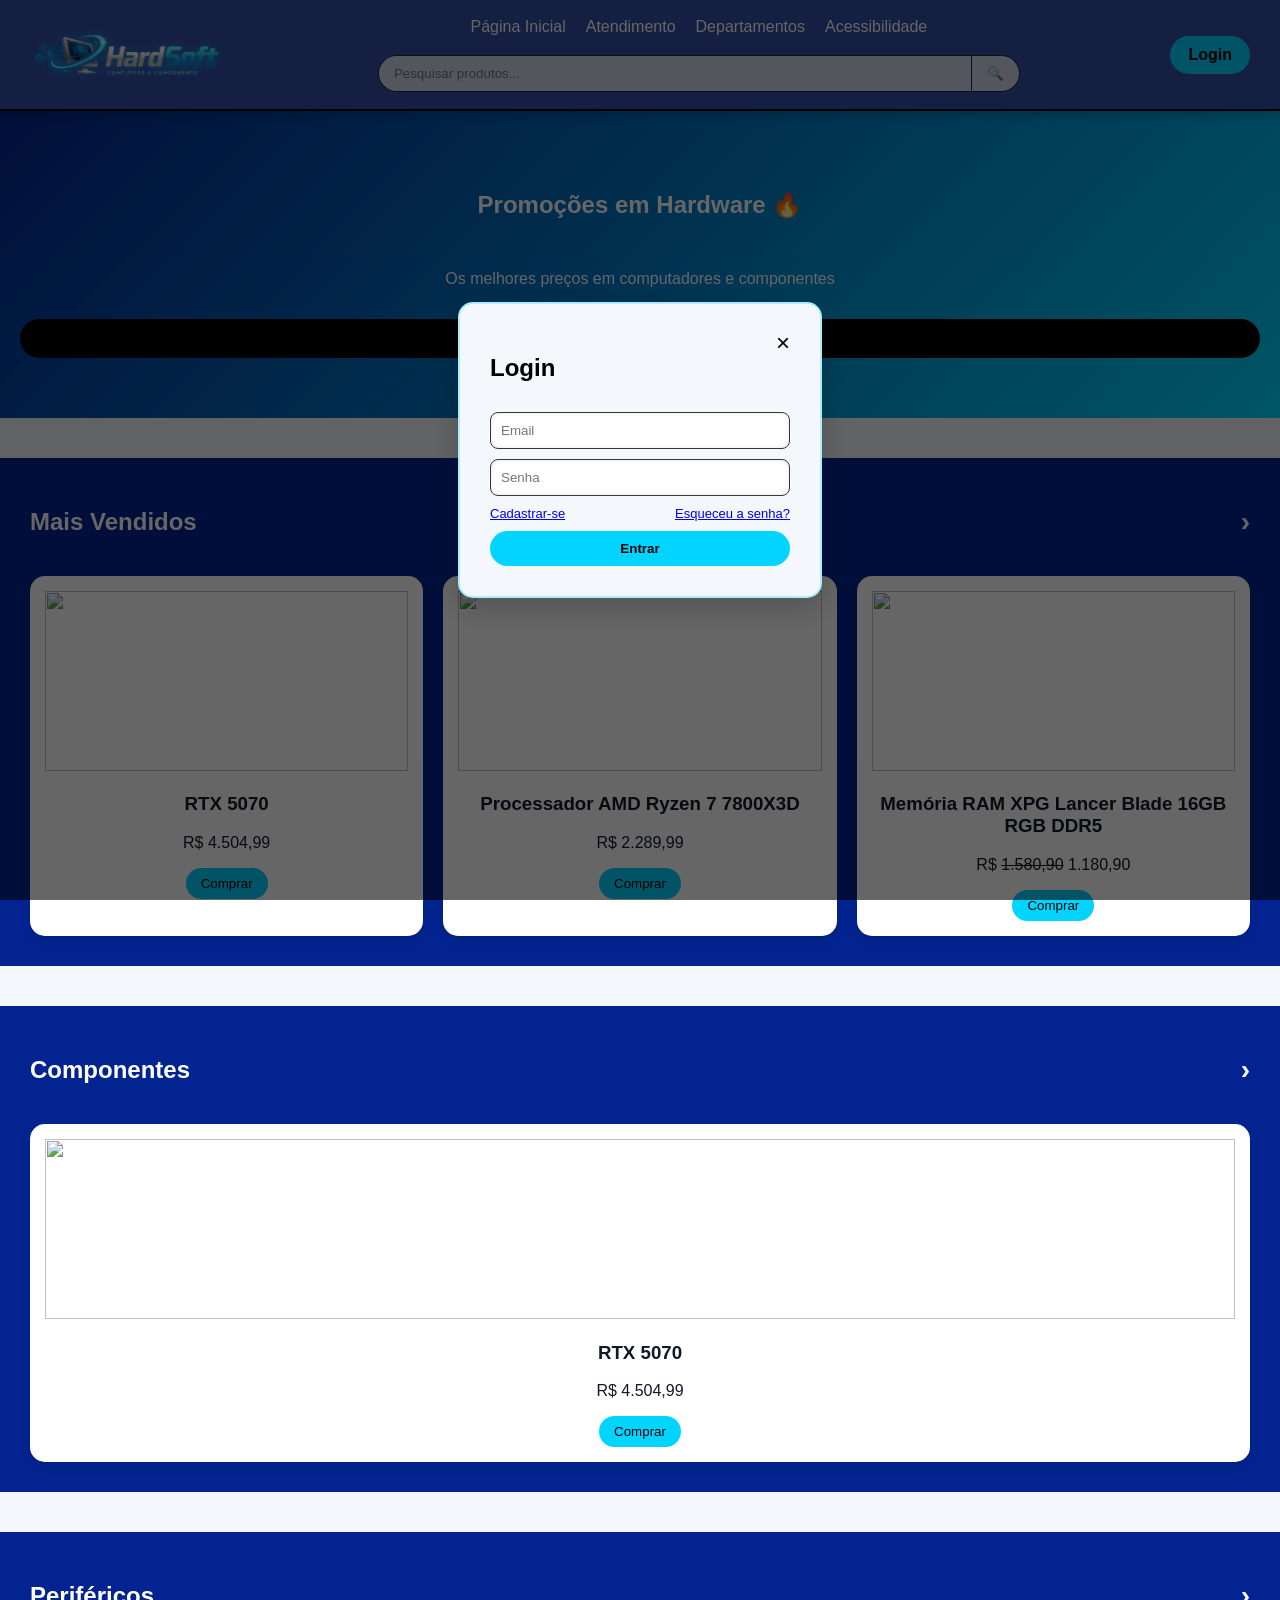
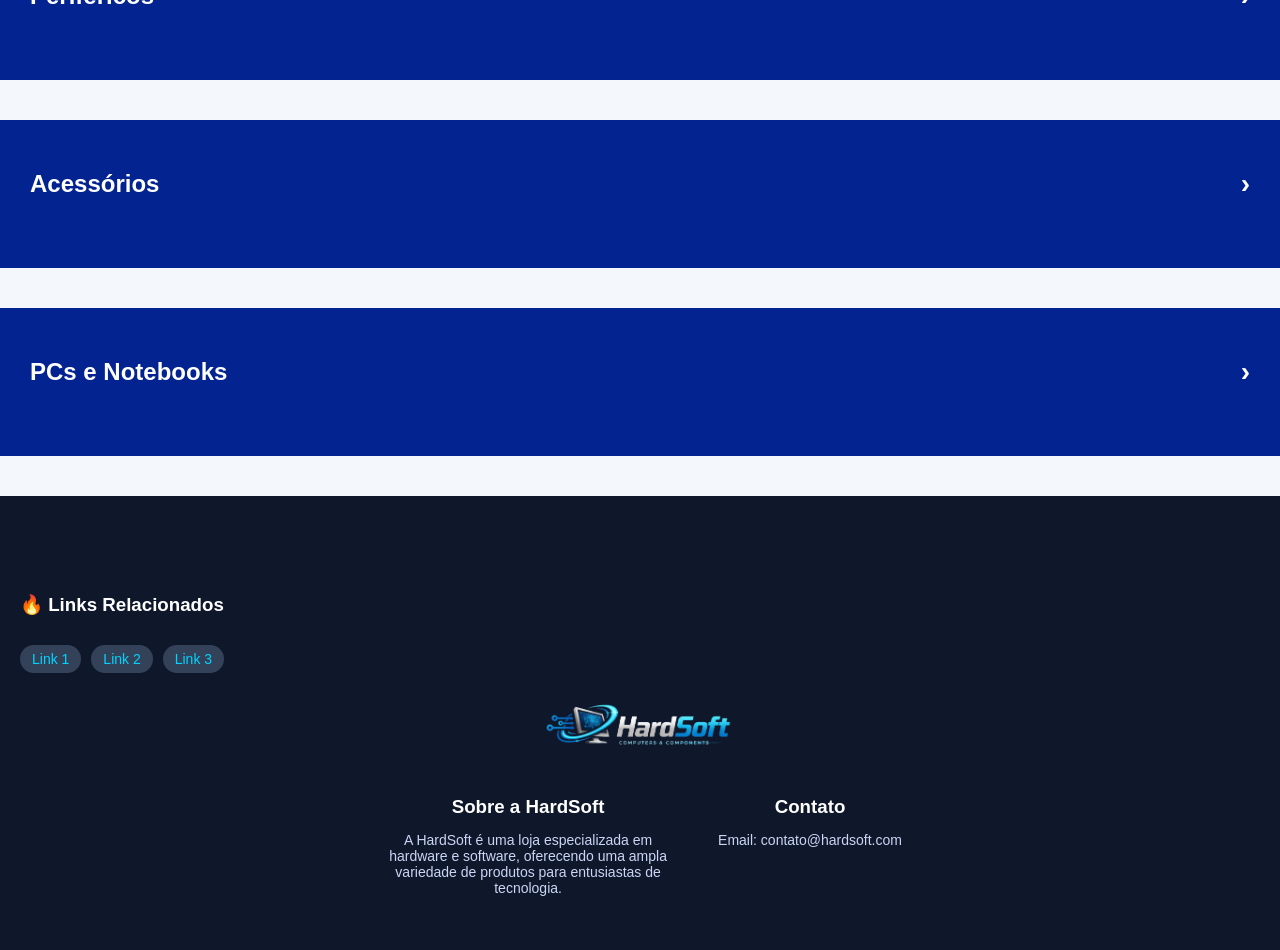
==== index.html @ 9db0aad2 "Versão 1.0.3 - Desenvolvimento da aba de pesquisa e ajustes na barra, conexão da "Página Inicial" (H" ====
<!DOCTYPE html>
<html lang="pt-BR">

<head>
    <meta charset="UTF-8">
    <meta name="viewport" content="width=device-width, initial-scale=1.0">
    <title>HardSoft</title>

    <link rel="icon" type="image/x-icon" href="img/icone2.png">
    <link rel="stylesheet" href="hardsoft.css">
    <link href="https://fonts.googleapis.com/css2?family=Montserrat&display=swap" rel="stylesheet">
</head>

<body>

    <!-- NAVBAR -->
    <nav class="navbar">

        <div class="logo">
            <img src="img/logo.png" alt="Logo da HardSoft">
        </div>

        <div class="nav-center">
            <div class="links">
                <a href="index.html">Página Inicial</a>
                <a href="#">Atendimento</a>
                <a href="#">Departamentos</a>
                <a href="#">Acessibilidade</a>
            </div>

            <!-- BARRA DE PESQUISA -->
            <div class="search">
                <form id="searchForm">
                    <input type="text" placeholder="Pesquisar produtos..." id="searchInput">
                    <button type="submit" id="searchBtn">🔍</button>
                </form>

                <div id="searchResults"></div>
                <p id="noResults" style="display: none; color: white;">
                    Nenhum produto encontrado 😢
                </p>
            </div>
        </div>

        <div class="login">
            <a href="#">Login</a>
        </div>

    </nav>

    <!-- HERO -->
    <section class="hero">
        <h1>Promoções em Hardware 🔥</h1>
        <p>Os melhores preços em computadores e componentes</p>
        <button>Ver produtos</button>
    </section>

    <!-- MAIS VENDIDOS -->
    <section class="best-sellers">
        <div class="section-header">
            <h2 class="section-title">Mais Vendidos</h2>
            <a href="#" class="arrow">›</a>
        </div>
        <div class="products-grid">
            <div class="product-card">
                <img
                    src="https://encrypted-tbn1.gstatic.com/shopping?q=tbn:ANd9GcR3EGBeILI1EgX0ujul30O3KK0U01wY_-wZ4YvE0y4MLSDOrMFZSHhktdccmd93xpmO9U48SeEqKbfxUSus0saufC4fELWxNZV0JTSmSFFBgj9SYmbL6kiEyw">
                <h3>RTX 5070</h3>
                <p>R$ 4.504,99</p>
                <button>Comprar</button>
            </div>

            <div class="product-card">
                <img
                    src="https://encrypted-tbn3.gstatic.com/shopping?q=tbn:ANd9GcRGBBUuayAH1jMdwHp3b3-eo3YYTL9D-ev-X7OKv-legn2txHfm0RTgJ8ThmsaQsbHQtO76WoEsUy5-rVdeC2R3BArXyJX42juoG15S">
                <h3>Processador AMD Ryzen 7 7800X3D</h3>
                <p>R$ 2.289,99</p>
                <button>Comprar</button>
            </div>

            <div class="product-card">
                <img
                    src="https://encrypted-tbn0.gstatic.com/shopping?q=tbn:ANd9GcSfhS4lPxil7aEVvs2aRhOyuACYvRLXg5hD9-jRQoBV1pAPLCfzQ0MlO7G8UCDlSbH6_smepRKnJpoUNJsUl9jwy6rj2iaVHMk3TszwkTa16o-eIXD-LfMv">
                <h3>Memória RAM XPG Lancer Blade 16GB RGB DDR5</h3>
                <p>R$ <del>1.580,90</del> 1.180,90</p>
                <button>Comprar</button>
            </div>


        </div>
    </section>

    <!-- COMPONENTES -->
    <section class="components">
        <div class="section-header">
            <h2 class="section-title">Componentes</h2>
            <a href="#" class="arrow">›</a>
        </div>
        <div class="products-grid">
            <div class="product-card">
                <img
                    src="https://encrypted-tbn1.gstatic.com/shopping?q=tbn:ANd9GcR3EGBeILI1EgX0ujul30O3KK0U01wY_-wZ4YvE0y4MLSDOrMFZSHhktdccmd93xpmO9U48SeEqKbfxUSus0saufC4fELWxNZV0JTSmSFFBgj9SYmbL6kiEyw">
                <h3>RTX 5070</h3>
                <p>R$ 4.504,99</p>
                <button>Comprar</button>
            </div>

        </div>
    </section>

    <!-- PERIFÉRICOS -->
    <section class="peripherals">
        <div class="section-header">
            <h2 class="section-title">Periféricos</h2>
            <a href="#" class="arrow">›</a>
        </div>
        <div class="products-grid"></div>
    </section>

    <!-- ACESSÓRIOS -->
    <section class="accessories">
        <div class="section-header">
            <h2 class="section-title">Acessórios</h2>
            <a href="#" class="arrow">›</a>
        </div>
        <div class="products-grid"></div>
    </section>

    <!-- PCS E NOTEBOOKS -->
    <section class="pcs-notebooks">
        <div class="section-header">
            <h2 class="section-title">PCs e Notebooks</h2>
            <a href="#" class="arrow">›</a>
        </div>
        <div class="products-grid"></div>
    </section>

    <!-- MODAL DE LOGIN -->
    <div class="modal" id="loginModal">
        <div class="modal-content">

            <!-- HEADER DO MODAL -->
            <div class="modal-header">
                <span class="close">&times;</span>
                <h2 id="loginTitle">Login</h2>
            </div>

            <!-- LOGIN -->
            <div class="form login-form">
                <input type="text" placeholder="Email">
                <input type="password" placeholder="Senha">
                <div class="login-links">
                    <a href="#" id="irRegister">Cadastrar-se</a>
                    <a href="#" id="goForgot">Esqueceu a senha?</a>
                </div>
                <button>Entrar</button>
            </div>

            <!-- CADASTRO -->
            <div class="form register-form" style="display: none;">
                <input type="text" placeholder="Nome Completo">
                <input type="text" placeholder="Email">
                <input type="password" placeholder="Senha">
                <input type="password" placeholder="Confirmar Senha">
                <div class="login-links">
                    <a href="#" id="goLogin">Já tenho uma conta</a>
                </div>
                <button>Cadastrar</button>
            </div>

            <!-- ESQUECEU A SENHA -->
            <div class="form forgot-form" style="display: none;">
                <input type="text" placeholder="Digite seu email">
                <div class="login-links">
                    <a href="#" id="backLogin">Voltar ao login</a>
                </div>
                <button>Recuperar senha</button>
            </div>

        </div>
    </div>

    <!-- RODAPÉ -->
    <footer class="footer">

        <div class="related-links">
            <h3>🔥 Links Relacionados</h3>
            <div class="links-container">
                <a href="#">Link 1</a>
                <a href="#">Link 2</a>
                <a href="#">Link 3</a>
            </div>
        </div>



        <img src="img/logo.png" alt="Logo da HardSoft">
        <div class="footer-content">
            <div class="footer-section">
                <h3>Sobre a HardSoft</h3>
                <p>A HardSoft é uma loja especializada em hardware e software, oferecendo uma ampla variedade de
                    produtos para entusiastas de tecnologia.</p>
            </div>
            <div class="footer-section">
                <h3>Contato</h3>
                <p>Email: contato@hardsoft.com</p>
            </div>
        </div>
    </footer>


    <script src="script.js"></script>
</body>

</html>
---- hardsoft.css ----
:root {
    --azul-principal: #032490;
    --azul-hover: #3b82f6;
    --ciano-tech: #00d4ff;
    --fundo: #f4f7fb;
    --texto: #111827;
}

html,
body {
    height: 100%;
    margin: 0;
}

body {
    display: flex;
    background-color: var(--fundo);
    flex-direction: column;
    min-height: 100vh;
    font-family: Arial, Helvetica, sans-serif;
}

/* NAVBAR */
.navbar {
    position: sticky;
    top: 0;
    z-index: 1000;

    display: flex;
    justify-content: space-between;
    align-items: center;
    padding: 18px 30px;
    backdrop-filter: blur(10px);

    background: rgba(3, 36, 144, 0.8);
    border-bottom: 2px solid black;

    box-shadow: 0 4px 10px rgba(0, 0, 0, 0.2);
}

/* CENTRO */
.nav-center {
    display: flex;
    flex-direction: column;
    align-items: center;
    gap: 20px;

    flex: 1;
}

/* LINKS */
.links {
    display: flex;
    gap: 20px;
}

.navbar a {
    color: white;
    text-decoration: none;
    font-size: 16px;
    position: relative;

    transition: color 0.3s ease;
}

.navbar a:hover {
    color: var(--ciano-tech);
}

/* LINHA ANIMADA DA NAVBAR*/
.navbar a::after {
    content: "";
    position: absolute;
    width: 0%;
    height: 1.5px;

    opacity: 0;
    background: #00d4ff;
    box-shadow: 0 0 5px #00d4ff,
        0 0 10px #00d4ff,
        0 0 20px #00d4ff;

    left: 0;
    bottom: -4px;

    transition: width 0.5s ease, opacity 0.5s ease;
}

.navbar a:hover::after {
    width: 100%;
    opacity: 1;
}

@media (max-width: 768px) {

    .navbar {
        flex-direction: column;
        gap: 15px;
        padding: 15px;
    }

    .nav-center {
        width: 100%;
    }

    .links {
        flex-wrap: wrap;
        justify-content: center;
        gap: 10px;
    }

    .login {
        width: 100%;
        justify-content: center;
    }
}

/* LOGO */
.logo img {
    height: 60px;
    object-fit: contain;
    filter: drop-shadow(0 0 5px rgba(0, 212, 255, 0.5));

    transition: transform 0.3s ease;
}

.logo img:hover {
    transform: scale(1.09);
}

/* LOGIN */
.login {
    display: flex;
    align-items: center;
    gap: 30px;
}

/* BOTÃO LOGIN */
.login a {
    background: var(--ciano-tech);
    color: black;
    font-weight: bold;
    padding: 10px 18px;
    border-radius: 25px;

    transition: transform 0.2s ease, box-shadow 0.2s ease;
}

/* FUNDO ESCURO */
.modal {
    display: flex;
    position: fixed;
    z-index: 2000;

    left: 0;
    top: 0;
    width: 100%;
    height: 100%;

    background: rgba(0, 0, 0, 0.6);

    justify-content: center;
    align-items: center;
}

/* CAIXA DO LOGIN */
.modal-content {
    background: var(--fundo);
    padding: 30px;
    border-radius: 15px;

    width: 300px;

    display: flex;
    flex-direction: column;
    gap: 10px;
    position: relative;

    border: 2px solid rgba(0, 212, 255, 0.3);
    animation: aparecer 0.3s ease;

    box-shadow: 0 10px 30px rgba(0, 0, 0, 0.2);
}

/* INPUTS */
.modal-content input {
    padding: 10px;
    border-radius: 8px;
    border: rgb(56, 54, 54) solid 1px;
    box-shadow: inset 0 0 5px rgba(0, 0, 0, 0.1);

}

/* BOTÃO */
.modal-content button {
    background: var(--ciano-tech);
    border: none;
    padding: 10px;
    border-radius: 20px;
    cursor: pointer;
    font-weight: bold;

}

.modal-header {
    display: flex;
    justify-content: left;

}


.login-links {
    color: var(--ciano-tech);
    text-decoration: none;
    display: flex;
    justify-content: space-between;
    font-size: 13px;

}

.login-links a {
    transition: 0.2s;
}

.login-links:hover {
    text-decoration: underline;
    color: #ff4d4d;
}

.form {
    display: flex;
    flex-direction: column;
    gap: 10px;
}

/* FECHAR */
.close {
    font-size: 24px;
    cursor: pointer;
    position: absolute;

    top: 25px;
    right: 30px;

}


.close:hover {
    color: red;
    transform: scale(1.2);
}

/* ANIMAÇÃO */
@keyframes aparecer {
    from {
        transform: scale(0.8);
        opacity: 0;
    }

    to {
        transform: scale(1);
        opacity: 1;
    }
}

.login a:hover {
    transform: translateY(-2px);
    box-shadow: 0 4px 10px rgba(0, 0, 0, 0.2);
    color: white;
}

.search {
    display: flex;
    justify-content: center;
    width: 100%;
    position: relative;
}

#searchForm {

    display: flex;
    width: clamp(200px, 50vw, 700px);


    transition: all 0.4s ease;

}

#searchForm:hover {
    transform: scale(1.02);
}

/* INPUT */
#searchInput {
    flex: 1;
    padding: 10px 15px;

    border: none;
    outline: none;

    border-radius: 30px 0 0 30px;
    background: #d1d8e9;
    color: var(--texto);

    box-shadow: 0 0 0 1px #1e293b;
}

/* BOTÃO */
#searchBtn {
    padding: 10px 15px;

    border: none;
    border-radius: 0 30px 30px 0;

    background: #d1d8e9;
    color: #1e293b;

    box-shadow: 0 0 0 1px #1e293b;
    border-left: none;

    cursor: pointer;
    transition: 0.3s;

}

#searchBtn:hover {
    background: #c7d0e5;
    transform: scale(1.08);
}


#searchForm:focus-within #searchInput,
#searchForm:focus-within #searchBtn {
    box-shadow: 0 0 10px var(--ciano-tech);
}

#searchResults {
    position: absolute;
    top: 100%;
    width: clamp(200px, 50vw, 700px);

    background: white;
    border-radius: 10px;
    margin-top: 5px;

    box-shadow: 0 10px 20px rgba(0, 0, 0, 0.2);

    display: none;
    flex-direction: column;
    z-index: 999;
}

.result-item {
    padding: 10px;
    cursor: pointer;
    border-bottom: 1px solid #eee;
}

.result-item:hover {
    background: #f0f0f0;
}

@media (max-width: 500px) {

    #searchForm {
        width: 100%;
    }

    #searchInput {
        font-size: 14px;
    }

    #searchBtn {
        padding: 10px;
    }
}

/* --- LINHAS DE PRODUTOS */

/*BANNER*/
.hero {
    background: linear-gradient(135deg, #032490, #00d4ff);
    color: white;
    text-align: center;
    padding: 60px 20px;

    display: flex;
    flex-direction: column;
    gap: 15px;
}

.hero button {
    background: black;
    color: white;
    border: none;
    padding: 12px 25px;
    border-radius: 25px;

    cursor: pointer;
    transition: 0.3s;
}

.hero button:hover {
    transform: scale(1.08);
}

@media (max-width: 600px) {

    .hero {
        padding: 40px 15px;
    }

    .hero h1 {
        font-size: 20px;
    }

    .hero p {
        font-size: 14px;
    }

    .hero button {
        padding: 10px 20px;
    }
}


/* --- ORGANIZAÇÃO DAS SEÇÕES --- */

section {
    margin-bottom: 40px;
}

/* CONTAINER DAS SEÇÕES */
.best-sellers,
.components,
.peripherals,
.accessories,
.pcs-notebooks {
    padding: 30px;
    background: var(--azul-principal);
    color: white;
}

/* GRID DE PRODUTOS */
.products-grid {
    display: grid;
    grid-template-columns: repeat(auto-fit, minmax(180px, 1fr));
    gap: 20px;
}

/* AJUSTE DOS TÍTULOS DENTRO DAS SEÇÕES */
.section-header {
    display: flex;
    justify-content: space-between;
    align-items: center;
    margin-bottom: 20px;
}

.arrow {
    color: white;
    text-decoration: none;
    font-size: 25px;
    cursor: pointer;

    transition: 0.3s;
    font-size: 28px;
    font-weight: bold;
}

.arrow:hover {
    transform: translateX(5px);
    color: var(--ciano-tech);
}

/* CARD DE PRODUTOS */

.product-card {
    background: white;
    border-radius: 15px;
    padding: 15px;

    text-align: center;
    color: var(--texto);

    box-shadow: 0 4px 10px rgba(0, 0, 0, 0.1);

    transition: all 0.3s ease;
}

.product-card:hover {
    transform: translateY(-6px) scale(1.02);
}

.product-card button {
    background: var(--ciano-tech);
    border: none;
    padding: 8px 15px;
    border-radius: 20px;
    cursor: pointer;

    transition: 0.3s;
}

.product-card button:hover {
    background: #00aacc;
    transform: scale(1.07);
}

.product-card img {
    width: 100%;
    height: 180px;
    object-fit: contain;
}

@media (max-width: 500px) {

    .product-card {
        padding: 10px;
    }

    .product-card img {
        height: 140px;
    }

    .product-card h3 {
        font-size: 14px;
    }

    .product-card p {
        font-size: 13px;
    }
}

.footer {
    background: #0f172a;
    color: white;
    padding: 40px 20px;
    text-align: center;
}

.footer img {
    height: 60px;
    margin: 20px 0;
}

.footer-content {
    display: flex;
    justify-content: center;
    gap: 40px;
    flex-wrap: wrap;
}

.footer-section {
    max-width: 300px;
}

.footer-section h3 {
    margin-bottom: 10px;
}

.footer-section p {
    font-size: 14px;
    color: #cbd5f5;
}

@media (max-width: 600px) {
    .footer-content {
        flex-direction: column;
        align-items: center;
    }
}


/* CONTAINER GERAL */
.related-links {
    display: flex;
    flex-direction: column;
    gap: 10px;
    align-items: flex-start;
    margin-top: 40px;
}

/* LINKS EM LINHA */
.links-container {
    display: flex;
    flex-wrap: wrap;
    gap: 10px;
}

/* ESTILO DOS LINKS */
.links-container a {
    color: var(--ciano-tech);
    text-decoration: none;
    font-size: 14px;

    background-color: #344259;
    padding: 6px 12px;
    border-radius: 20px;

    transition: 0.3s;
}

.links-container a:hover {
    background-color: var(--ciano-tech);
    color: black;
    transform: translateY(-2px);
}

.result-item {
    display: flex;
    align-items: center;
    gap: 10px;

    padding: 10px;
    cursor: pointer;

    border-bottom: 1px solid #eee;
    transition: 0.2s;
}

.result-item:hover {
    background: #f0f0f0;
}

.result-item img {
    width: 50px;
    height: 50px;
    object-fit: contain;
}

.result-info {
    display: flex;
    flex-direction: column;
}

.result-name {
    font-size: 14px;
    color: #000000;
}

.result-price {
    font-size: 13px;
    color: #00aacc;
    font-weight: bold;
}

.results-page {
    padding: 30px;
    background: var(--azul-principal);
    color: white;
    min-height: 100vh;
}
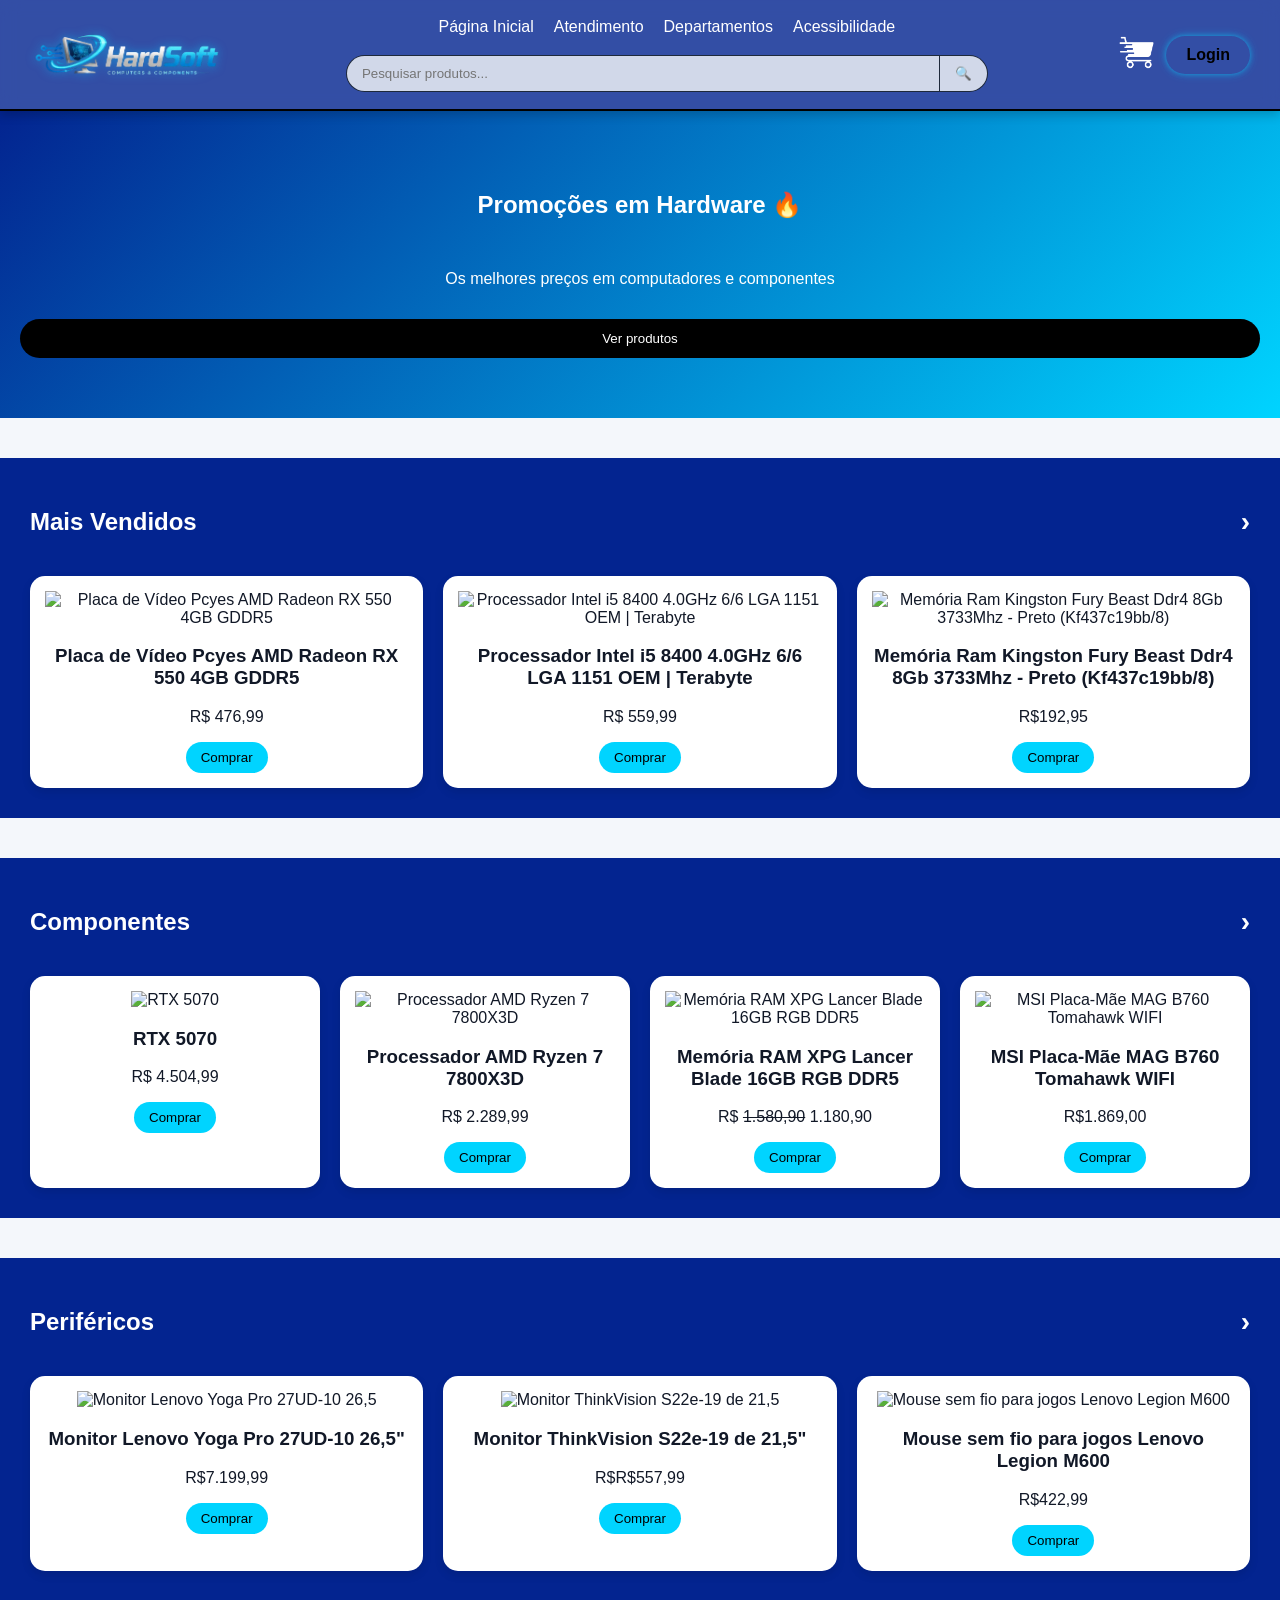
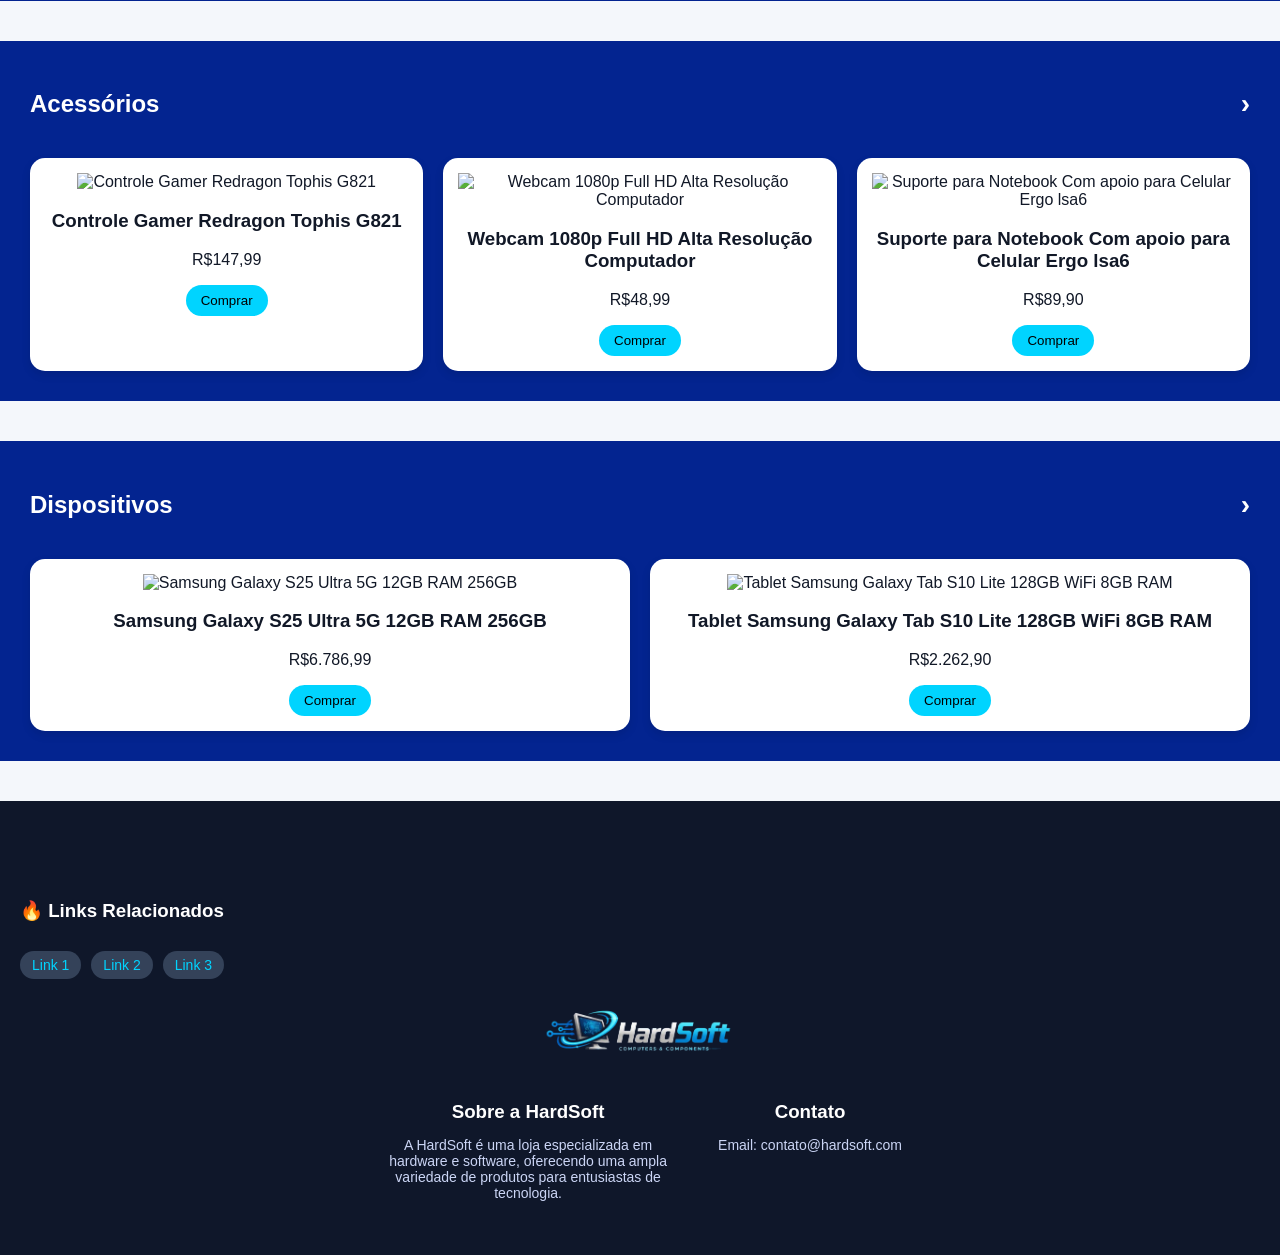
==== commit 464c0948: "versão 1.0.4 - Correção do JS, adição do icone de carrinho e implementação de Produtos" ====
--- a/index.html
+++ b/index.html
@@ -42,9 +42,15 @@
             </div>
         </div>
 
-        <div class="login">
+        <div class="cart">
+            <a href="#"><img src="img/carrinho-de-compras.png" alt="Carrinho de Compras"></a>
+        </div>
+
+        <div class=" login">
             <a href="#">Login</a>
         </div>
+
+
 
     </nav>
 
@@ -63,26 +69,26 @@
         </div>
         <div class="products-grid">
             <div class="product-card">
-                <img
-                    src="https://encrypted-tbn1.gstatic.com/shopping?q=tbn:ANd9GcR3EGBeILI1EgX0ujul30O3KK0U01wY_-wZ4YvE0y4MLSDOrMFZSHhktdccmd93xpmO9U48SeEqKbfxUSus0saufC4fELWxNZV0JTSmSFFBgj9SYmbL6kiEyw">
-                <h3>RTX 5070</h3>
-                <p>R$ 4.504,99</p>
-                <button>Comprar</button>
-            </div>
-
-            <div class="product-card">
-                <img
-                    src="https://encrypted-tbn3.gstatic.com/shopping?q=tbn:ANd9GcRGBBUuayAH1jMdwHp3b3-eo3YYTL9D-ev-X7OKv-legn2txHfm0RTgJ8ThmsaQsbHQtO76WoEsUy5-rVdeC2R3BArXyJX42juoG15S">
-                <h3>Processador AMD Ryzen 7 7800X3D</h3>
-                <p>R$ 2.289,99</p>
-                <button>Comprar</button>
-            </div>
-
-            <div class="product-card">
-                <img
-                    src="https://encrypted-tbn0.gstatic.com/shopping?q=tbn:ANd9GcSfhS4lPxil7aEVvs2aRhOyuACYvRLXg5hD9-jRQoBV1pAPLCfzQ0MlO7G8UCDlSbH6_smepRKnJpoUNJsUl9jwy6rj2iaVHMk3TszwkTa16o-eIXD-LfMv">
-                <h3>Memória RAM XPG Lancer Blade 16GB RGB DDR5</h3>
-                <p>R$ <del>1.580,90</del> 1.180,90</p>
+                <img src="https://encrypted-tbn2.gstatic.com/shopping?q=tbn:ANd9GcTcy9UxU9SseOqF2WMWxrtrEFm8jXJWvT2upYCfQtJeBjIOEjN98vu3s_nQFOYhi8bvzkOBluybccRhD3LMBrYS1G8lgBcY-MMz2GfmBqEcQpYLR5CZIQFt"
+                    alt="Placa de Vídeo Pcyes AMD Radeon RX 550 4GB GDDR5">
+                <h3>Placa de Vídeo Pcyes AMD Radeon RX 550 4GB GDDR5</h3>
+                <p>R$ 476,99</p>
+                <button>Comprar</button>
+            </div>
+
+            <div class="product-card">
+                <img src="https://encrypted-tbn3.gstatic.com/shopping?q=tbn:ANd9GcQOOueMMRalwfNz9Dy7oPOKpFd4rCVeVw71JLF8jqM6PeyreCisTVoIp4aVfY6l0ThT2GdSPDBCiAfwa1J5KSewOsN1AJ-r3Sg9-vbLbtzGclkhaImVXtI"
+                    alt="Processador Intel i5 8400 4.0GHz 6/6 LGA 1151 OEM | Terabyte">
+                <h3>Processador Intel i5 8400 4.0GHz 6/6 LGA 1151 OEM | Terabyte</h3>
+                <p>R$ 559,99</p>
+                <button>Comprar</button>
+            </div>
+
+            <div class="product-card">
+                <img src="https://encrypted-tbn2.gstatic.com/shopping?q=tbn:ANd9GcTywIKbRHZ4PvzBMj026ZBa2yQsjhKT5-PHbCHL9vjPrYp5UmBdEaU7DAvH9ovSyVFUPrZHCkLekyl8Ch55uNF7hLviN8hUyfWRxkFdAVA1xiIfh7xheiy5Gw"
+                    alt="Memória Ram Kingston Fury Beast Ddr4 8Gb 3733Mhz - Preto (Kf437c19bb/8)">
+                <h3>Memória Ram Kingston Fury Beast Ddr4 8Gb 3733Mhz - Preto (Kf437c19bb/8)</h3>
+                <p>R$192,95</p>
                 <button>Comprar</button>
             </div>
 
@@ -97,15 +103,38 @@
             <a href="#" class="arrow">›</a>
         </div>
         <div class="products-grid">
-            <div class="product-card">
-                <img
-                    src="https://encrypted-tbn1.gstatic.com/shopping?q=tbn:ANd9GcR3EGBeILI1EgX0ujul30O3KK0U01wY_-wZ4YvE0y4MLSDOrMFZSHhktdccmd93xpmO9U48SeEqKbfxUSus0saufC4fELWxNZV0JTSmSFFBgj9SYmbL6kiEyw">
-                <h3>RTX 5070</h3>
-                <p>R$ 4.504,99</p>
-                <button>Comprar</button>
-            </div>
-
-        </div>
+            <div class="products-grid">
+                <div class="product-card">
+                    <img src="https://encrypted-tbn1.gstatic.com/shopping?q=tbn:ANd9GcR3EGBeILI1EgX0ujul30O3KK0U01wY_-wZ4YvE0y4MLSDOrMFZSHhktdccmd93xpmO9U48SeEqKbfxUSus0saufC4fELWxNZV0JTSmSFFBgj9SYmbL6kiEyw"
+                        alt="RTX 5070">
+                    <h3>RTX 5070</h3>
+                    <p>R$ 4.504,99</p>
+                    <button>Comprar</button>
+                </div>
+
+                <div class="product-card">
+                    <img src="https://encrypted-tbn3.gstatic.com/shopping?q=tbn:ANd9GcRGBBUuayAH1jMdwHp3b3-eo3YYTL9D-ev-X7OKv-legn2txHfm0RTgJ8ThmsaQsbHQtO76WoEsUy5-rVdeC2R3BArXyJX42juoG15S"
+                        alt="Processador AMD Ryzen 7 7800X3D">
+                    <h3>Processador AMD Ryzen 7 7800X3D</h3>
+                    <p>R$ 2.289,99</p>
+                    <button>Comprar</button>
+                </div>
+
+                <div class="product-card">
+                    <img src="https://encrypted-tbn0.gstatic.com/shopping?q=tbn:ANd9GcSfhS4lPxil7aEVvs2aRhOyuACYvRLXg5hD9-jRQoBV1pAPLCfzQ0MlO7G8UCDlSbH6_smepRKnJpoUNJsUl9jwy6rj2iaVHMk3TszwkTa16o-eIXD-LfMv"
+                        alt="Memória RAM XPG Lancer Blade 16GB RGB DDR5">
+                    <h3>Memória RAM XPG Lancer Blade 16GB RGB DDR5</h3>
+                    <p>R$ <del>1.580,90</del> 1.180,90</p>
+                    <button>Comprar</button>
+                </div>
+                <div class="product-card">
+                    <img src="https://encrypted-tbn0.gstatic.com/shopping?q=tbn:ANd9GcTf5AtgRcTmAueD7ebb8mfIdBeBEKgluDw15HCc8G2Pjg6BGpVWCe2PUgP38bZNpHUiKp9-1IlCXmTeIQqnT-wexqNCfK6LXl2LUdFBPzCuW-rS6a8SwH2jSw"
+                        alt="MSI Placa-Mãe MAG B760 Tomahawk WIFI">
+                    <h3>MSI Placa-Mãe MAG B760 Tomahawk WIFI</h3>
+                    <p>R$1.869,00</p>
+                    <button>Comprar</button>
+                </div>
+            </div>
     </section>
 
     <!-- PERIFÉRICOS -->
@@ -114,7 +143,29 @@
             <h2 class="section-title">Periféricos</h2>
             <a href="#" class="arrow">›</a>
         </div>
-        <div class="products-grid"></div>
+        <div class="products-grid">
+            <div class="product-card">
+                <img src="https://p4-ofp.static.pub/ShareResource/ww/visuals/Yoga-Pro-Gen-10/Gallery/-58401.png?width=1200&height=1200"
+                    alt="Monitor Lenovo Yoga Pro 27UD-10 26,5"">
+                <h3>Monitor Lenovo Yoga Pro 27UD-10 26,5" </h3>
+                <p>R$7.199,99</p>
+                <button>Comprar</button>
+            </div>
+            <div class="product-card">
+                <img src="https://p4-ofp.static.pub//fes/cms/2025/09/04/2v2m9qm71iyae0pz463e3mfzzb222d344709.png?width=584&height=584"
+                    alt="Monitor ThinkVision S22e-19 de 21,5">
+                <h3>Monitor ThinkVision S22e-19 de 21,5" </h3>
+                <p>R$R$557,99</p>
+                <button>Comprar</button>
+            </div>
+            <div class="product-card">
+                <img src="https://p4-ofp.static.pub//fes/cms/2025/05/22/bbh4okj51q0s8dnrsp89vypi3l1nmz317151.png?width=584&height=584"
+                    alt="Mouse sem fio para jogos Lenovo Legion M600">
+                <h3>Mouse sem fio para jogos Lenovo Legion M600</h3>
+                <p>R$422,99</p>
+                <button>Comprar</button>
+            </div>
+        </div>
     </section>
 
     <!-- ACESSÓRIOS -->
@@ -123,16 +174,60 @@
             <h2 class="section-title">Acessórios</h2>
             <a href="#" class="arrow">›</a>
         </div>
-        <div class="products-grid"></div>
-    </section>
-
-    <!-- PCS E NOTEBOOKS -->
-    <section class="pcs-notebooks">
-        <div class="section-header">
-            <h2 class="section-title">PCs e Notebooks</h2>
-            <a href="#" class="arrow">›</a>
-        </div>
-        <div class="products-grid"></div>
+        <div class="products-grid">
+            <div class="product-card">
+                <img src="https://encrypted-tbn2.gstatic.com/shopping?q=tbn:ANd9GcQY9f01XqbY3x9gqVXWyILYehRkXYEM4SU7bJAYCt4QYj7PGpeZopkIkp9MZ6-h7jAyo7sd5c5czdk54SR5WNtD4fN5OObcEfGlUZvubdbIjz-GHaJ-ugxh"
+                    alt="Controle Gamer Redragon Tophis G821">
+                <h3>Controle Gamer Redragon Tophis G821</h3>
+                <p>R$147,99</p>
+                <button>Comprar</button>
+            </div>
+            <div class="product-card">
+                <img src="https://m.media-amazon.com/images/I/41KqLLY1BPL._AC_SX522_.jpg"
+                    alt="Webcam 1080p Full HD Alta Resolução Computador">
+                <h3>Webcam 1080p Full HD Alta Resolução Computador</h3>
+                <p>R$48,99</p>
+                <button>Comprar</button>
+            </div>
+            <div class="product-card">
+                <img src="https://encrypted-tbn3.gstatic.com/shopping?q=tbn:ANd9GcTLLt_QaY5iWrt86yqkIHCn4otwwZunYDDEHG78Q5EYTakMYR2OBYKX_C3CyTabNMhj2lmPIevIZcSiZEbZvsy82bXkHnca9Q"
+                    alt="Suporte para Notebook Com apoio para Celular Ergo lsa6">
+                <h3>Suporte para Notebook Com apoio para Celular Ergo lsa6</h3>
+                <p>R$89,90</p>
+                <button>Comprar</button>
+            </div>
+
+
+
+        </div>
+    </section>
+
+    <!-- DISPOSITIVOS    -->
+    <section class="devices">
+        <div class="section-header">
+            <h2 class="section-title">Dispositivos</h2>
+            <a href="#" class="arrow">›</a>
+        </div>
+        <div class="products-grid">
+            <div class="products-grid">
+                <div class="product-card">
+                    <img src="https://encrypted-tbn2.gstatic.com/shopping?q=tbn:ANd9GcSHUNL5szfVtJAgb7HXeplNdjUZ0kpbv-bdO9vnthPq8TeAIfZf9QHNGxEwheiGEAvmqxYtsOqnWqukyG-keGmiN9iM7n4zmw"
+                        alt="Samsung Galaxy S25 Ultra 5G 12GB RAM 256GB">
+                    <h3>Samsung Galaxy S25 Ultra 5G 12GB RAM 256GB</h3>
+                    <p>R$6.786,99</p>
+                    <button>Comprar</button>
+                </div>
+                <div class="product-card">
+                    <img src="https://encrypted-tbn1.gstatic.com/shopping?q=tbn:ANd9GcRdF76Jnz9yCgUp9AuLrs3gMka8q4kTWr0aPpE0fPDBiaDvWsCzfr19IuyhZT-_cw06wfWzBsCWSxlAQn-Do1Y9zyNfetAM056PFuVs8X3qu-X792IVsN-s1g"
+                        alt="Tablet Samsung Galaxy Tab S10 Lite 128GB WiFi 8GB RAM">
+                    <h3>Tablet Samsung Galaxy Tab S10 Lite 128GB WiFi 8GB RAM</h3>
+                    <p>R$2.262,90</p>
+                    <button>Comprar</button>
+                </div>
+
+
+            </div>
+        </div>
     </section>
 
     <!-- MODAL DE LOGIN -->
@@ -194,7 +289,7 @@
 
 
 
-        <img src="img/logo.png" alt="Logo da HardSoft">
+        <img src="img/logo.png" alt="Logo da HardSoft, rodapé">
         <div class="footer-content">
             <div class="footer-section">
                 <h3>Sobre a HardSoft</h3>
--- a/hardsoft.css
+++ b/hardsoft.css
@@ -54,7 +54,7 @@
     gap: 20px;
 }
 
-.navbar a {
+.links a {
     color: white;
     text-decoration: none;
     font-size: 16px;
@@ -63,12 +63,12 @@
     transition: color 0.3s ease;
 }
 
-.navbar a:hover {
+.links a:hover {
     color: var(--ciano-tech);
 }
 
-/* LINHA ANIMADA DA NAVBAR*/
-.navbar a::after {
+/* LINHA ANIMADA */
+.links a::after {
     content: "";
     position: absolute;
     width: 0%;
@@ -86,17 +86,19 @@
     transition: width 0.5s ease, opacity 0.5s ease;
 }
 
-.navbar a:hover::after {
+.links a:hover::after {
     width: 100%;
     opacity: 1;
 }
 
+
 @media (max-width: 768px) {
 
     .navbar {
-        flex-direction: column;
+        flex-direction: column-reverse;
         gap: 15px;
         padding: 15px;
+
     }
 
     .nav-center {
@@ -111,7 +113,7 @@
 
     .login {
         width: 100%;
-        justify-content: center;
+        justify-content: end;
     }
 }
 
@@ -128,27 +130,72 @@
     transform: scale(1.09);
 }
 
-/* LOGIN */
+/* BOTÂO DE LOGIN */
 .login {
     display: flex;
     align-items: center;
     gap: 30px;
 }
 
-/* BOTÃO LOGIN */
 .login a {
-    background: var(--ciano-tech);
     color: black;
+    text-decoration: none;
+    font-size: 16px;
     font-weight: bold;
-    padding: 10px 18px;
+
+    background: linear-gradient(135deg, #00d4ff);
+    padding: 10px 20px;
     border-radius: 25px;
 
-    transition: transform 0.2s ease, box-shadow 0.2s ease;
-}
+    box-shadow: 0 0 5px rgba(0, 212, 255, 0.5),
+        0 0 10px rgba(0, 212, 255, 0.3);
+
+    transition: all 0.3s ease;
+}
+
+
+.login a:hover {
+    transform: translateY(-2px) scale(1.05);
+
+    background: linear-gradient(135deg, #00e0ff, #2563eb);
+
+    box-shadow: 0 0 10px var(--ciano-tech),
+        0 0 20px var(--ciano-tech),
+        0 0 30px rgba(0, 212, 255, 0.5);
+
+    color: black;
+}
+
+.cart {
+    display: flex;
+    align-items: center;
+    justify-content: center;
+
+    width: 60px;
+    height: 60px;
+
+
+    transition: all 0.3s ease;
+}
+
+.cart img {
+    width: 35px;
+    height: 35px;
+
+    filter: brightness(0) invert(1);
+}
+
+.cart img:hover {
+    transform: scale(1.2);
+
+    cursor: pointer;
+
+}
+
 
 /* FUNDO ESCURO */
 .modal {
-    display: flex;
+    display: none;
     position: fixed;
     z-index: 2000;
 
@@ -350,16 +397,6 @@
     z-index: 999;
 }
 
-.result-item {
-    padding: 10px;
-    cursor: pointer;
-    border-bottom: 1px solid #eee;
-}
-
-.result-item:hover {
-    background: #f0f0f0;
-}
-
 @media (max-width: 500px) {
 
     #searchForm {
@@ -435,7 +472,7 @@
 .components,
 .peripherals,
 .accessories,
-.pcs-notebooks {
+.devices {
     padding: 30px;
     background: var(--azul-principal);
     color: white;
@@ -485,6 +522,17 @@
     box-shadow: 0 4px 10px rgba(0, 0, 0, 0.1);
 
     transition: all 0.3s ease;
+}
+
+.product-card p {
+    font-size: 16px;
+    font-weight: 400;
+}
+
+.product-card p:hover {
+    color: var(--ciano-tech);
+    transform: translateY(-2px);
+    font-weight: bold;
 }
 
 .product-card:hover {
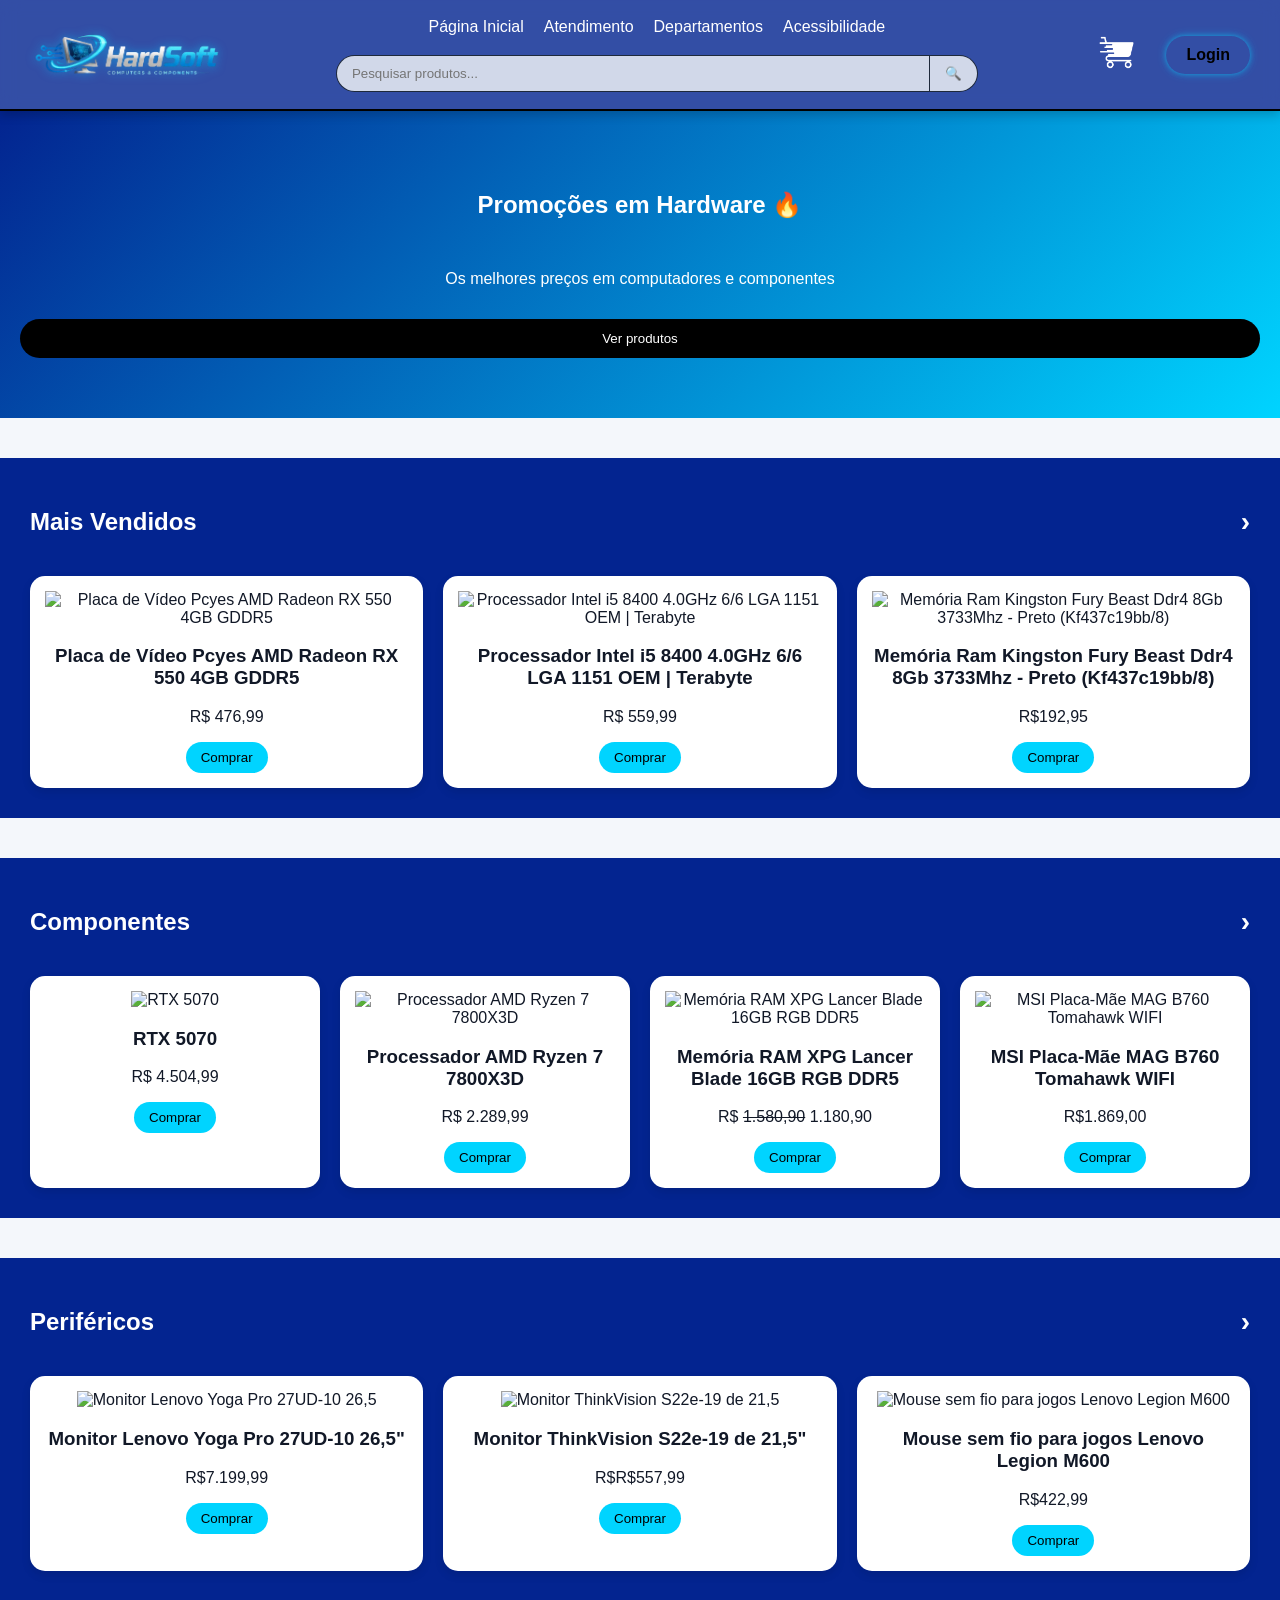
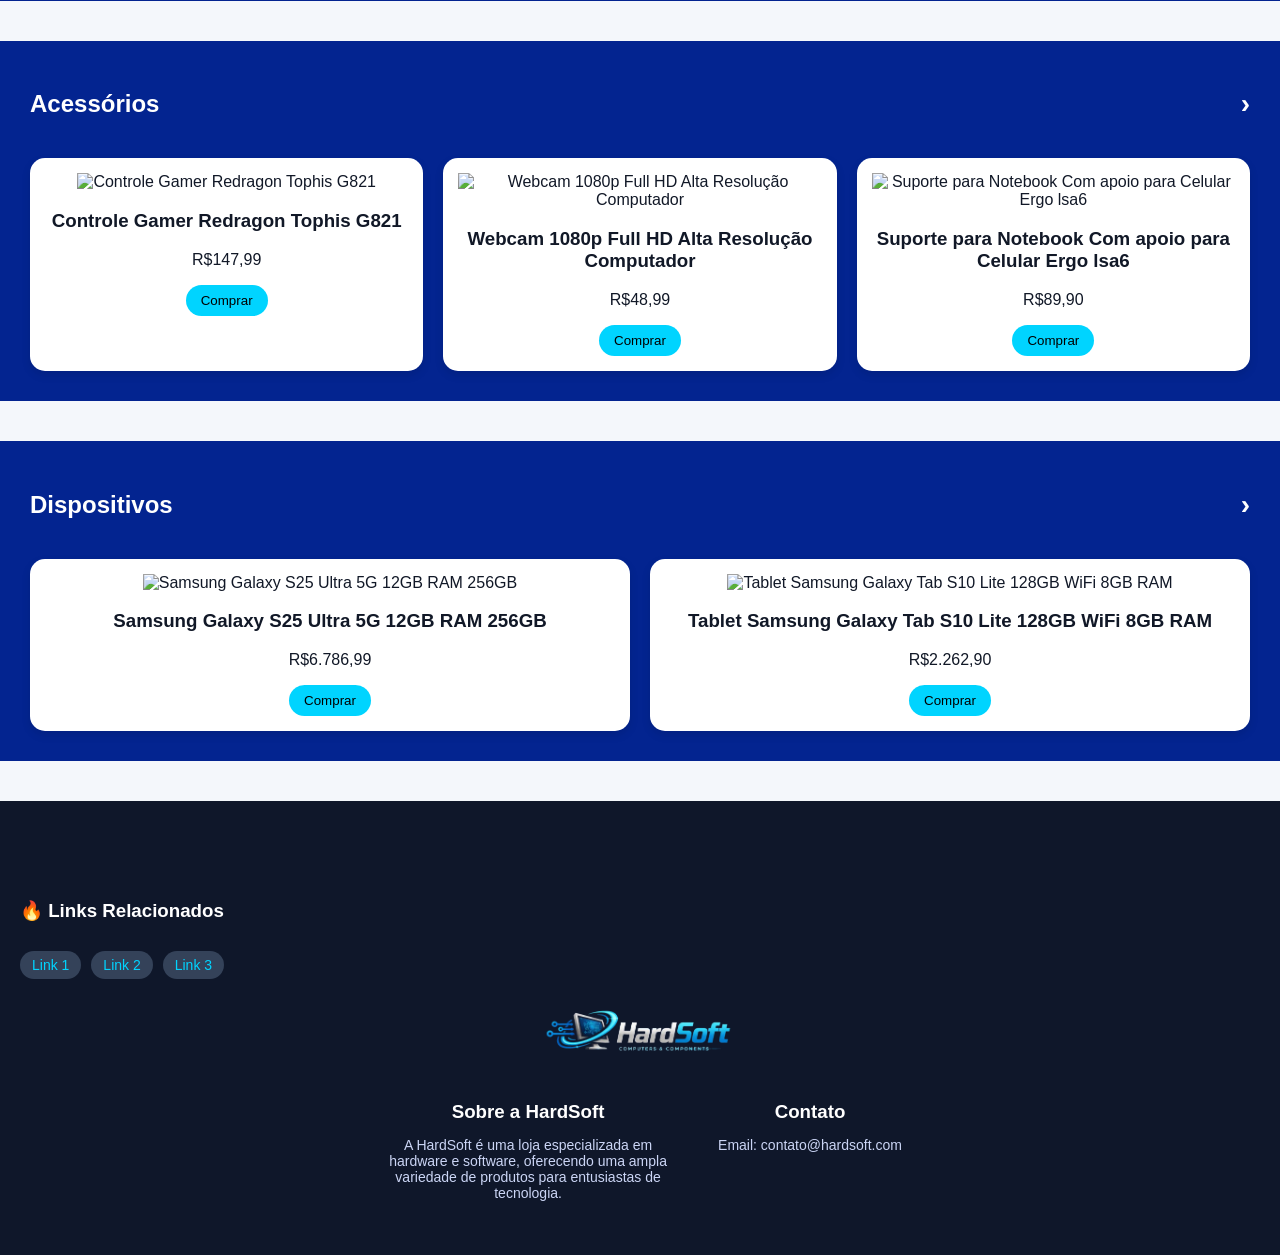
==== commit 67162c3b: "versão 1.0.5 - Correção de Bugs e Ajuste no link das páginas" ====
--- a/index.html
+++ b/index.html
@@ -42,12 +42,14 @@
             </div>
         </div>
 
-        <div class="cart">
-            <a href="#"><img src="img/carrinho-de-compras.png" alt="Carrinho de Compras"></a>
-        </div>
-
-        <div class=" login">
-            <a href="#">Login</a>
+        <div class="nav-right">
+            <div class="cart">
+                <a href="#"><img src="img/carrinho-de-compras.png" alt="Carrinho de Compras"></a>
+            </div>
+
+            <div class="login">
+                <a href="#">Login</a>
+            </div>
         </div>
 
 
@@ -146,8 +148,8 @@
         <div class="products-grid">
             <div class="product-card">
                 <img src="https://p4-ofp.static.pub/ShareResource/ww/visuals/Yoga-Pro-Gen-10/Gallery/-58401.png?width=1200&height=1200"
-                    alt="Monitor Lenovo Yoga Pro 27UD-10 26,5"">
-                <h3>Monitor Lenovo Yoga Pro 27UD-10 26,5" </h3>
+                    alt="Monitor Lenovo Yoga Pro 27UD-10 26,5">
+                <h3>Monitor Lenovo Yoga Pro 27UD-10 26,5"</h3>
                 <p>R$7.199,99</p>
                 <button>Comprar</button>
             </div>
--- a/hardsoft.css
+++ b/hardsoft.css
@@ -91,29 +91,45 @@
     opacity: 1;
 }
 
+.nav-right {
+    display: flex;
+    align-items: center;
+    gap: 20px;
+}
 
 @media (max-width: 768px) {
 
     .navbar {
-        flex-direction: column-reverse;
-        gap: 15px;
+        flex-direction: column;
+        align-items: stretch;
+        gap: 10px;
         padding: 15px;
-
+    }
+
+    /* 🔥 JOGA LOGIN + CARRINHO PRA CIMA */
+    .nav-right {
+        order: -1;
+        /* sobe pro topo */
+        display: flex;
+        justify-content: space-between;
+        width: 100%;
+    }
+
+    /* LOGO CENTRALIZADA */
+    .logo {
+        display: flex;
+        justify-content: center;
     }
 
     .nav-center {
         width: 100%;
+        gap: 10px;
     }
 
     .links {
         flex-wrap: wrap;
         justify-content: center;
         gap: 10px;
-    }
-
-    .login {
-        width: 100%;
-        justify-content: end;
     }
 }
 
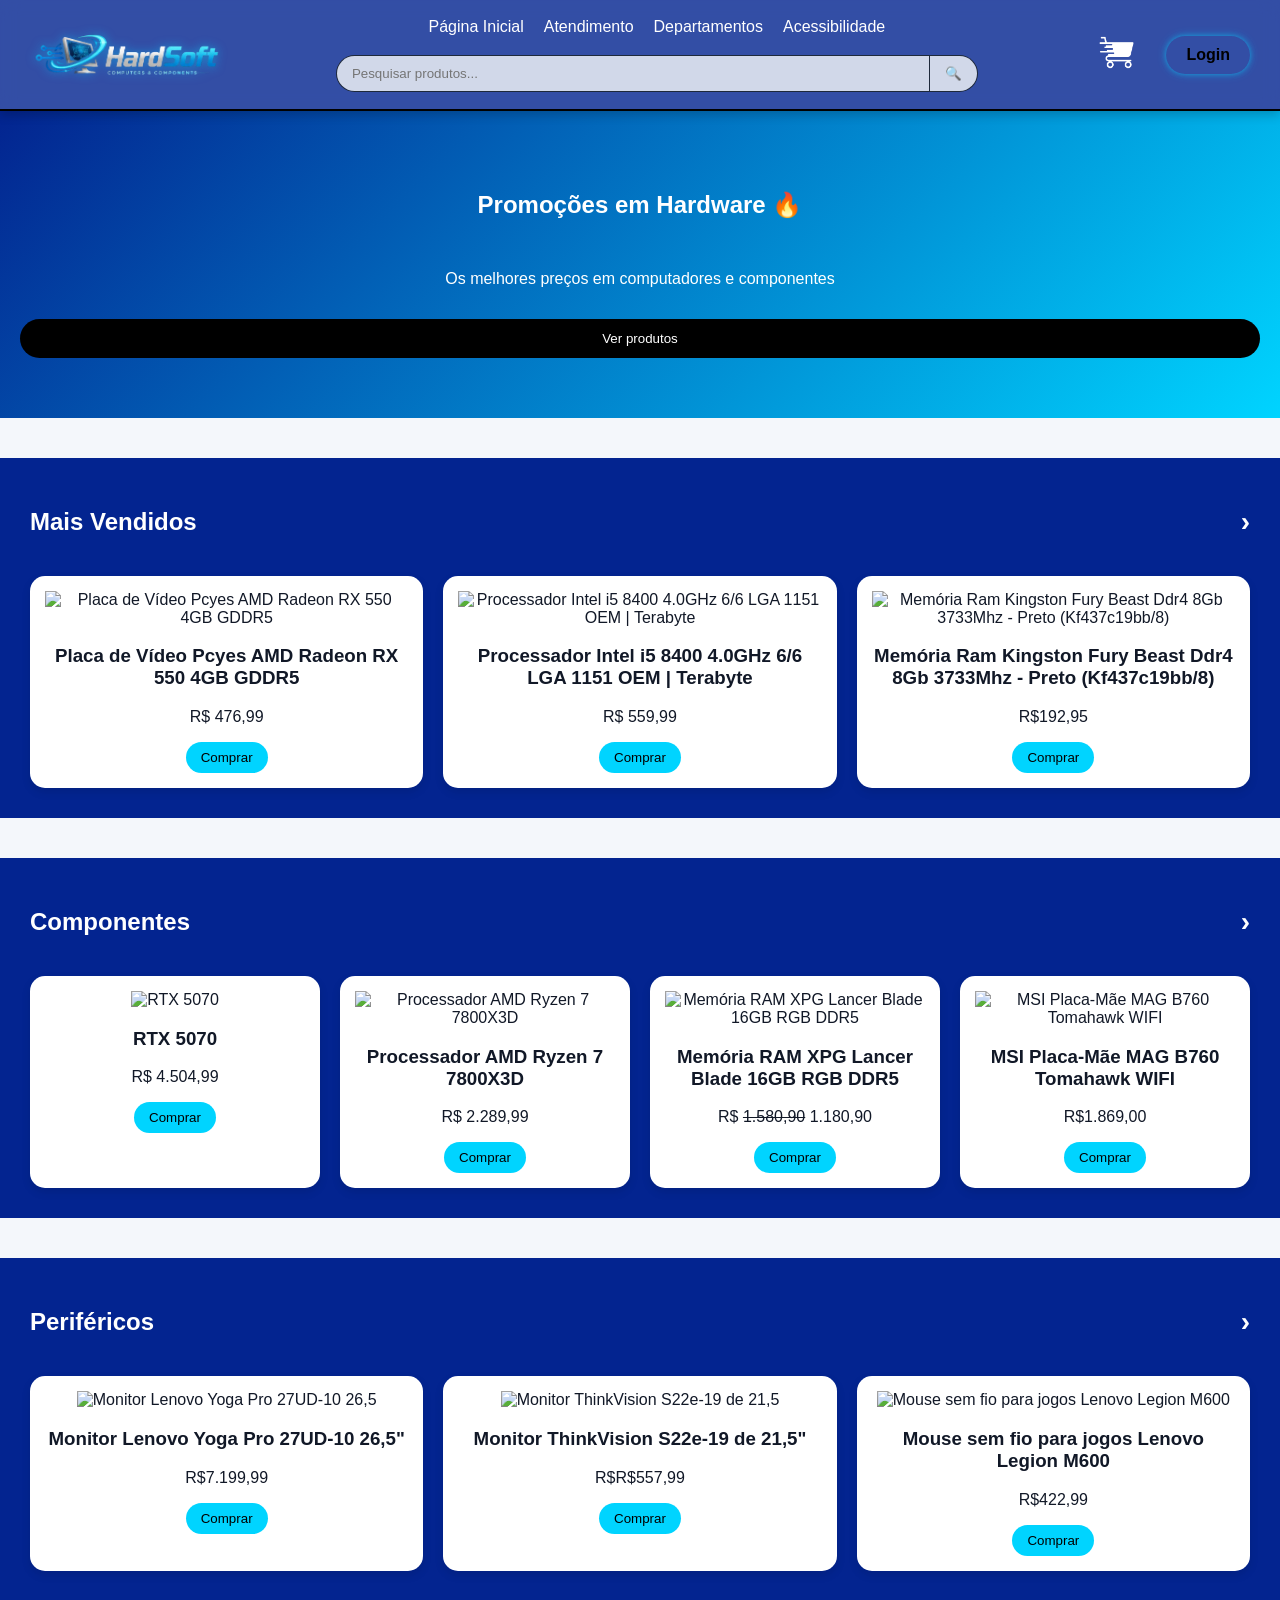
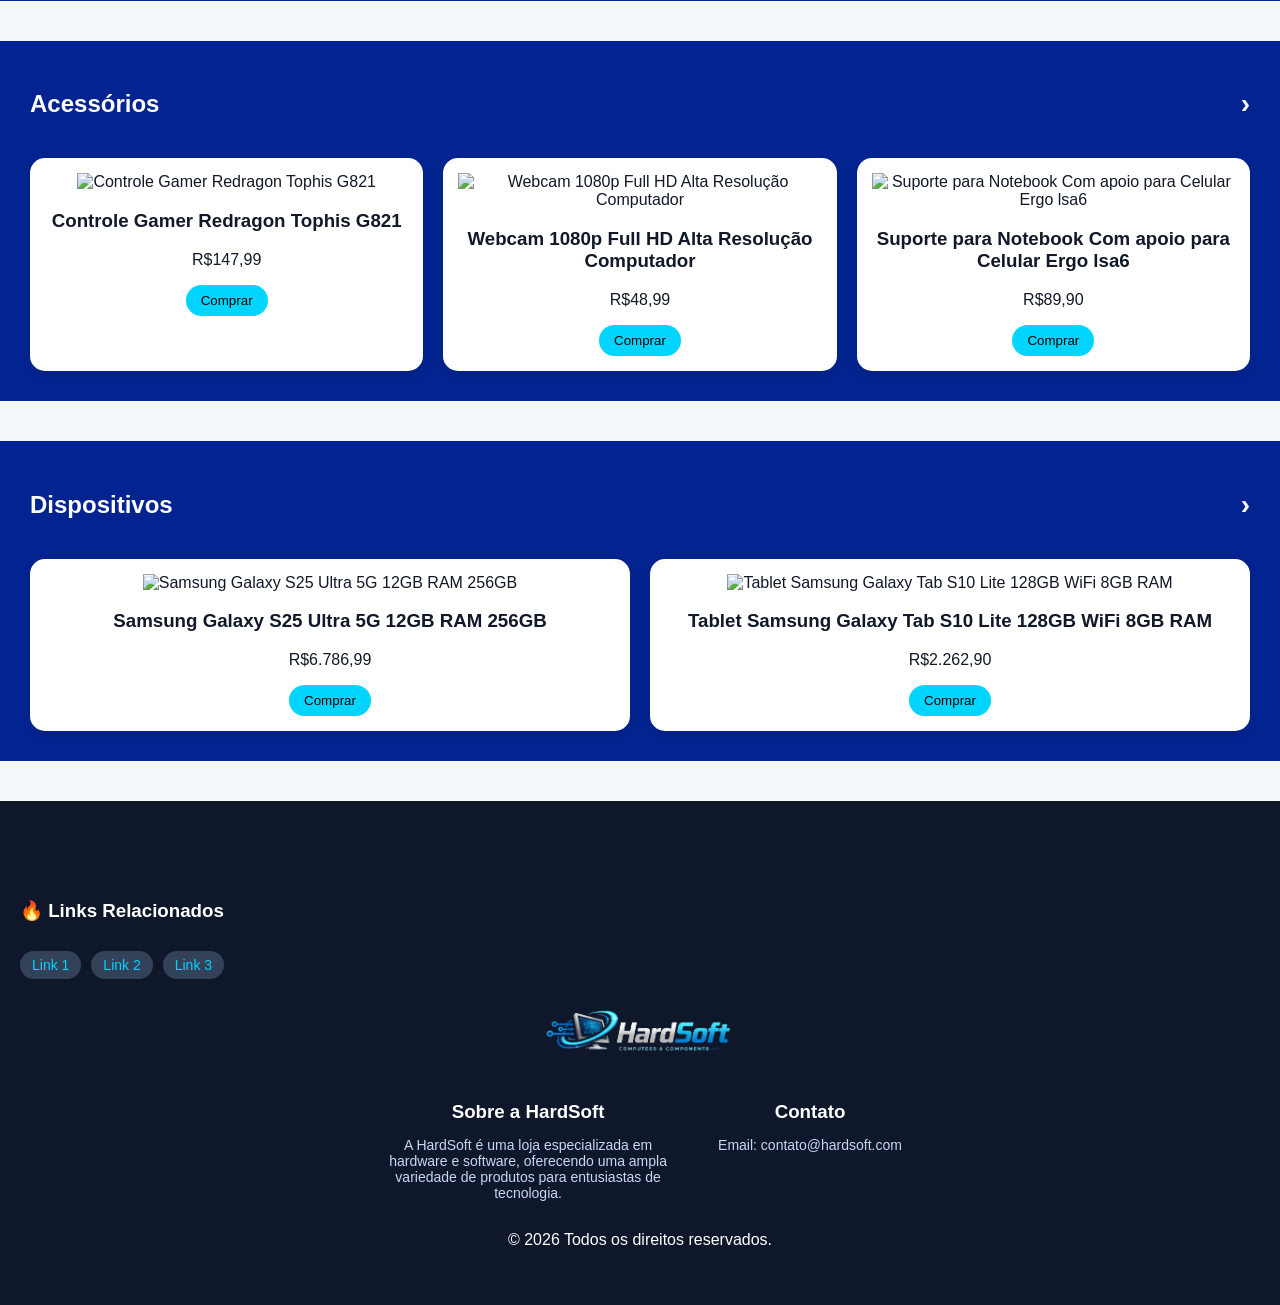
==== commit f472a6e8: "Ajuste na navbar de responsividade para alinhar login e carrinho, e adição de aviso de direitos auto" ====
--- a/index.html
+++ b/index.html
@@ -303,6 +303,7 @@
                 <p>Email: contato@hardsoft.com</p>
             </div>
         </div>
+        <p>&copy; 2026 Todos os direitos reservados.</p>
     </footer>
 
 
--- a/hardsoft.css
+++ b/hardsoft.css
@@ -106,12 +106,14 @@
         padding: 15px;
     }
 
-    /* 🔥 JOGA LOGIN + CARRINHO PRA CIMA */
     .nav-right {
         order: -1;
-        /* sobe pro topo */
         display: flex;
+        flex-direction: row;
+        /* garante que ficam na mesma linha */
         justify-content: space-between;
+        align-items: center;
+        /* alinha verticalmente */
         width: 100%;
     }
 
@@ -123,6 +125,9 @@
 
     .nav-center {
         width: 100%;
+        display: flex;
+        /* já devia estar no desktop */
+        flex-direction: column;
         gap: 10px;
     }
 
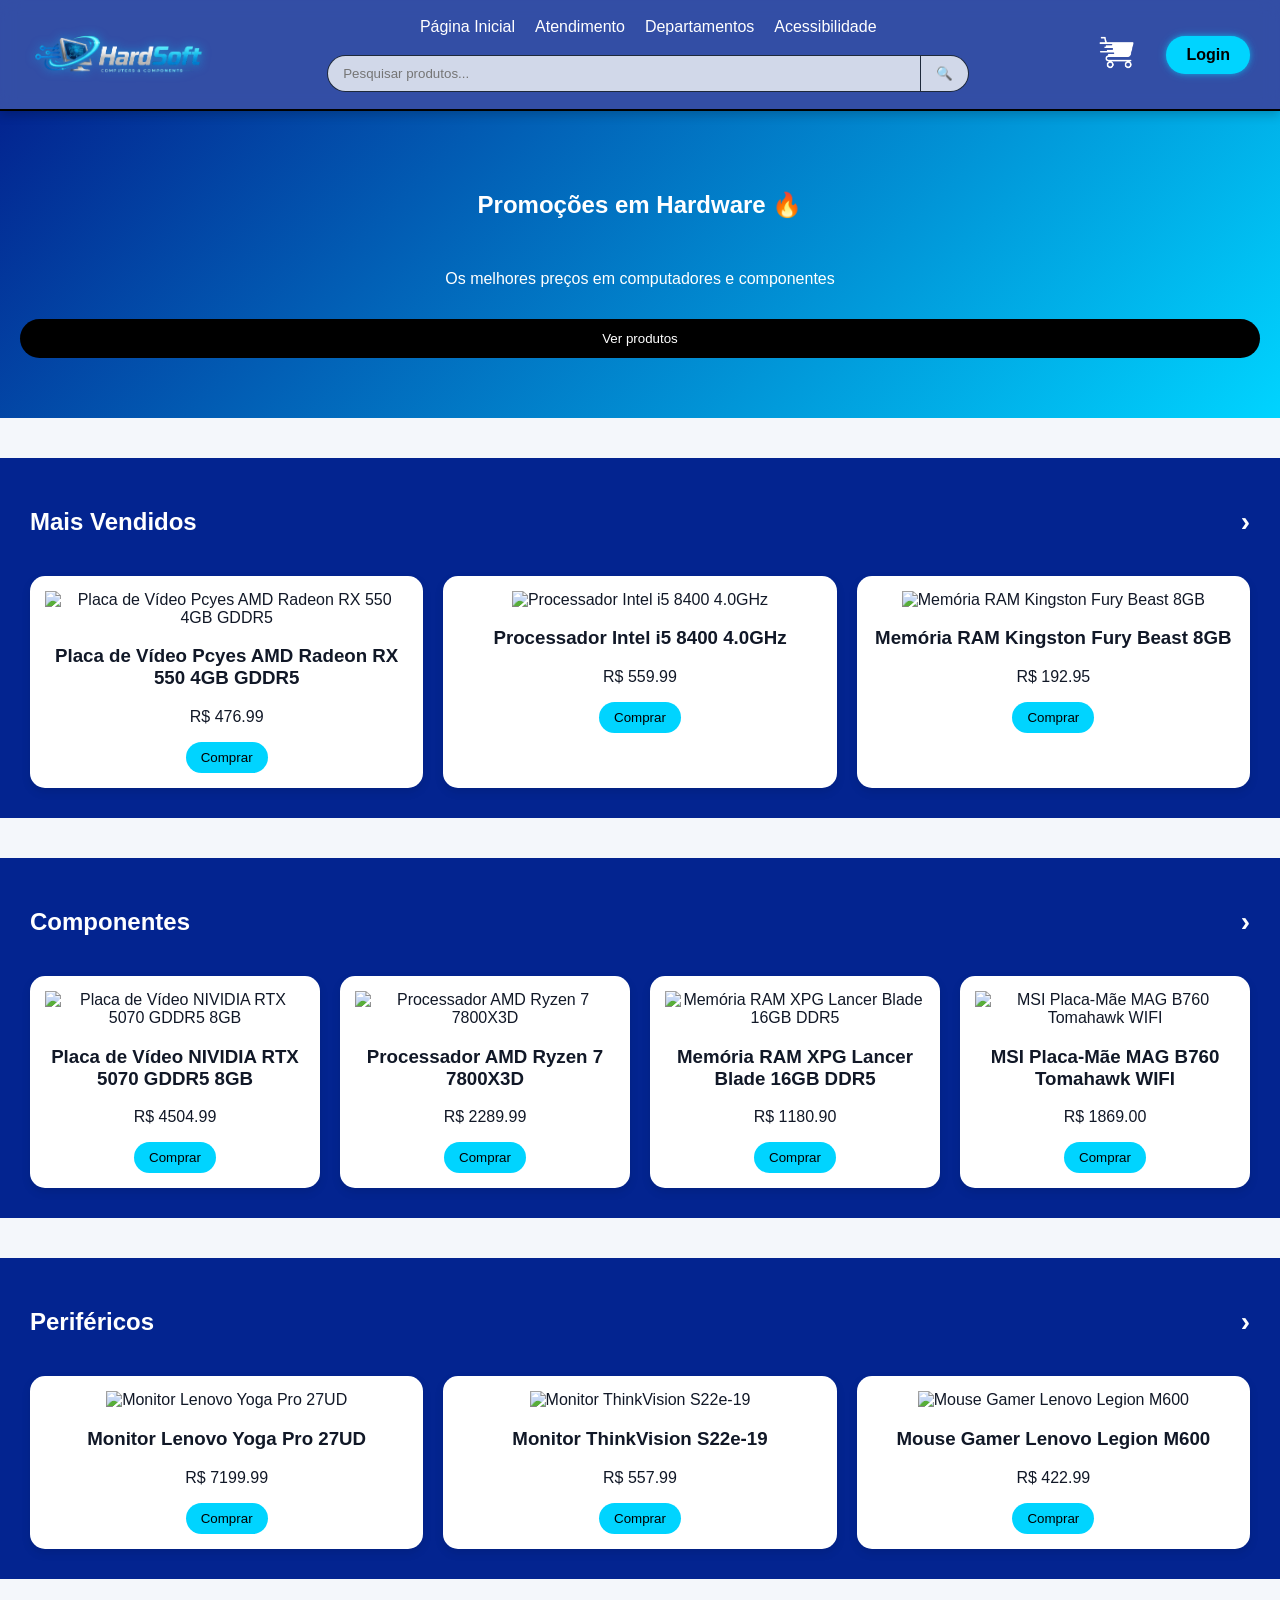
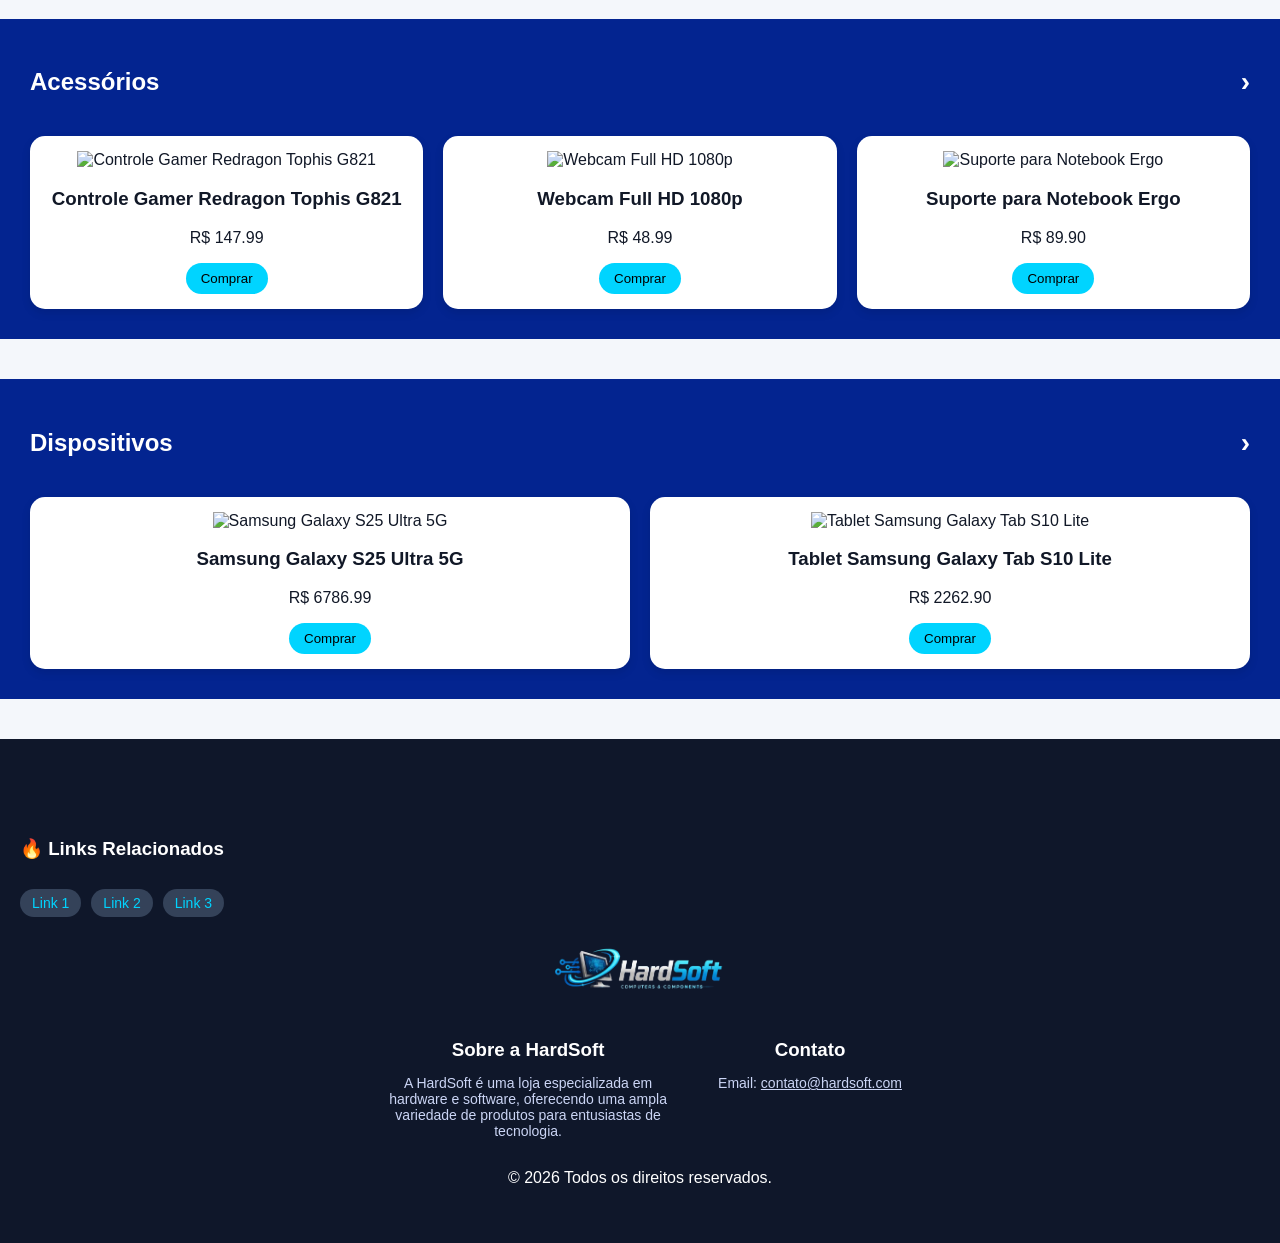
==== commit 22db7496: "versão 1.0.8 - Distribuição das Pastas; ciação do products.js; ajustes no search.js, script.js, hard" ====
--- a/index.html
+++ b/index.html
@@ -7,7 +7,9 @@
     <title>HardSoft</title>
 
     <link rel="icon" type="image/x-icon" href="img/icone2.png">
-    <link rel="stylesheet" href="hardsoft.css">
+    <link rel="stylesheet" href="css/hardsoft.css">
+    <link rel="preconnect" href="https://fonts.googleapis.com">
+    <link rel="preconnect" href="https://fonts.gstatic.com" crossorigin>
     <link href="https://fonts.googleapis.com/css2?family=Montserrat&display=swap" rel="stylesheet">
 </head>
 
@@ -17,7 +19,7 @@
     <nav class="navbar">
 
         <div class="logo">
-            <img src="img/logo.png" alt="Logo da HardSoft">
+            <img src="img/logo.png" alt="Logo da HardSoft" width="180" height="60">
         </div>
 
         <div class="nav-center">
@@ -31,11 +33,11 @@
             <!-- BARRA DE PESQUISA -->
             <div class="search">
                 <form id="searchForm">
-                    <input type="text" placeholder="Pesquisar produtos..." id="searchInput">
-                    <button type="submit" id="searchBtn">🔍</button>
+                    <input type="text" placeholder="Pesquisar produtos..." id="searchInput" autocomplete="off">
+                    <button type="submit" id="searchBtn" aria-label="Pesquisar">🔍</button>
                 </form>
 
-                <div id="searchResults"></div>
+                <div id="searchResults" role="listbox" aria-label="Resultados da pesquisa"></div>
                 <p id="noResults" style="display: none; color: white;">
                     Nenhum produto encontrado 😢
                 </p>
@@ -44,7 +46,9 @@
 
         <div class="nav-right">
             <div class="cart">
-                <a href="#"><img src="img/carrinho-de-compras.png" alt="Carrinho de Compras"></a>
+                <a href="#" aria-label="Ver carrinho de compras">
+                    <img src="img/carrinho-de-compras.png" alt="" width="35" height="35">
+                </a>
             </div>
 
             <div class="login">
@@ -52,226 +56,104 @@
             </div>
         </div>
 
-
-
     </nav>
 
-    <!-- HERO -->
-    <section class="hero">
-        <h1>Promoções em Hardware 🔥</h1>
-        <p>Os melhores preços em computadores e componentes</p>
-        <button>Ver produtos</button>
-    </section>
+    <main>
 
-    <!-- MAIS VENDIDOS -->
-    <section class="best-sellers">
-        <div class="section-header">
-            <h2 class="section-title">Mais Vendidos</h2>
-            <a href="#" class="arrow">›</a>
-        </div>
-        <div class="products-grid">
-            <div class="product-card">
-                <img src="https://encrypted-tbn2.gstatic.com/shopping?q=tbn:ANd9GcTcy9UxU9SseOqF2WMWxrtrEFm8jXJWvT2upYCfQtJeBjIOEjN98vu3s_nQFOYhi8bvzkOBluybccRhD3LMBrYS1G8lgBcY-MMz2GfmBqEcQpYLR5CZIQFt"
-                    alt="Placa de Vídeo Pcyes AMD Radeon RX 550 4GB GDDR5">
-                <h3>Placa de Vídeo Pcyes AMD Radeon RX 550 4GB GDDR5</h3>
-                <p>R$ 476,99</p>
-                <button>Comprar</button>
+        <!-- HERO -->
+        <section class="hero">
+            <h1>Promoções em Hardware 🔥</h1>
+            <p>Os melhores preços em computadores e componentes</p>
+            <button type="button">Ver produtos</button>
+        </section>
+
+        <!-- MAIS VENDIDOS -->
+        <section class="best-sellers">
+            <div class="section-header">
+                <h2 class="section-title">Mais Vendidos</h2>
+                <a href="search.html?category=best-sellers" class="arrow">›</a>
             </div>
+            <div class="products-grid" id="best-sellers"></div>
+        </section>
 
-            <div class="product-card">
-                <img src="https://encrypted-tbn3.gstatic.com/shopping?q=tbn:ANd9GcQOOueMMRalwfNz9Dy7oPOKpFd4rCVeVw71JLF8jqM6PeyreCisTVoIp4aVfY6l0ThT2GdSPDBCiAfwa1J5KSewOsN1AJ-r3Sg9-vbLbtzGclkhaImVXtI"
-                    alt="Processador Intel i5 8400 4.0GHz 6/6 LGA 1151 OEM | Terabyte">
-                <h3>Processador Intel i5 8400 4.0GHz 6/6 LGA 1151 OEM | Terabyte</h3>
-                <p>R$ 559,99</p>
-                <button>Comprar</button>
+        <!-- COMPONENTES -->
+        <section class="components">
+            <div class="section-header">
+                <h2 class="section-title">Componentes</h2>
+                <a href="search.html?category=components" class="arrow">›</a>
             </div>
+            <div class="products-grid" id="components"></div>
+        </section>
 
-            <div class="product-card">
-                <img src="https://encrypted-tbn2.gstatic.com/shopping?q=tbn:ANd9GcTywIKbRHZ4PvzBMj026ZBa2yQsjhKT5-PHbCHL9vjPrYp5UmBdEaU7DAvH9ovSyVFUPrZHCkLekyl8Ch55uNF7hLviN8hUyfWRxkFdAVA1xiIfh7xheiy5Gw"
-                    alt="Memória Ram Kingston Fury Beast Ddr4 8Gb 3733Mhz - Preto (Kf437c19bb/8)">
-                <h3>Memória Ram Kingston Fury Beast Ddr4 8Gb 3733Mhz - Preto (Kf437c19bb/8)</h3>
-                <p>R$192,95</p>
-                <button>Comprar</button>
+        <!-- PERIFÉRICOS -->
+        <section class="peripherals">
+            <div class="section-header">
+                <h2 class="section-title">Periféricos</h2>
+                <a href="search.html?category=peripherals" class="arrow">›</a>
             </div>
+            <div class="products-grid" id="peripherals"></div>
+        </section>
 
+        <!-- ACESSÓRIOS -->
+        <section class="accessories">
+            <div class="section-header">
+                <h2 class="section-title">Acessórios</h2>
+                <a href="search.html?category=accessories" class="arrow">›</a>
+            </div>
+            <div class="products-grid" id="accessories"></div>
+        </section>
 
-        </div>
-    </section>
+        <!-- DISPOSITIVOS -->
+        <section class="devices">
+            <div class="section-header">
+                <h2 class="section-title">Dispositivos</h2>
+                <a href="search.html?category=devices" class="arrow">›</a>
+            </div>
+            <div class="products-grid" id="devices"></div>
+        </section>
 
-    <!-- COMPONENTES -->
-    <section class="components">
-        <div class="section-header">
-            <h2 class="section-title">Componentes</h2>
-            <a href="#" class="arrow">›</a>
-        </div>
-        <div class="products-grid">
-            <div class="products-grid">
-                <div class="product-card">
-                    <img src="https://encrypted-tbn1.gstatic.com/shopping?q=tbn:ANd9GcR3EGBeILI1EgX0ujul30O3KK0U01wY_-wZ4YvE0y4MLSDOrMFZSHhktdccmd93xpmO9U48SeEqKbfxUSus0saufC4fELWxNZV0JTSmSFFBgj9SYmbL6kiEyw"
-                        alt="RTX 5070">
-                    <h3>RTX 5070</h3>
-                    <p>R$ 4.504,99</p>
-                    <button>Comprar</button>
-                </div>
-
-                <div class="product-card">
-                    <img src="https://encrypted-tbn3.gstatic.com/shopping?q=tbn:ANd9GcRGBBUuayAH1jMdwHp3b3-eo3YYTL9D-ev-X7OKv-legn2txHfm0RTgJ8ThmsaQsbHQtO76WoEsUy5-rVdeC2R3BArXyJX42juoG15S"
-                        alt="Processador AMD Ryzen 7 7800X3D">
-                    <h3>Processador AMD Ryzen 7 7800X3D</h3>
-                    <p>R$ 2.289,99</p>
-                    <button>Comprar</button>
-                </div>
-
-                <div class="product-card">
-                    <img src="https://encrypted-tbn0.gstatic.com/shopping?q=tbn:ANd9GcSfhS4lPxil7aEVvs2aRhOyuACYvRLXg5hD9-jRQoBV1pAPLCfzQ0MlO7G8UCDlSbH6_smepRKnJpoUNJsUl9jwy6rj2iaVHMk3TszwkTa16o-eIXD-LfMv"
-                        alt="Memória RAM XPG Lancer Blade 16GB RGB DDR5">
-                    <h3>Memória RAM XPG Lancer Blade 16GB RGB DDR5</h3>
-                    <p>R$ <del>1.580,90</del> 1.180,90</p>
-                    <button>Comprar</button>
-                </div>
-                <div class="product-card">
-                    <img src="https://encrypted-tbn0.gstatic.com/shopping?q=tbn:ANd9GcTf5AtgRcTmAueD7ebb8mfIdBeBEKgluDw15HCc8G2Pjg6BGpVWCe2PUgP38bZNpHUiKp9-1IlCXmTeIQqnT-wexqNCfK6LXl2LUdFBPzCuW-rS6a8SwH2jSw"
-                        alt="MSI Placa-Mãe MAG B760 Tomahawk WIFI">
-                    <h3>MSI Placa-Mãe MAG B760 Tomahawk WIFI</h3>
-                    <p>R$1.869,00</p>
-                    <button>Comprar</button>
-                </div>
-            </div>
-    </section>
-
-    <!-- PERIFÉRICOS -->
-    <section class="peripherals">
-        <div class="section-header">
-            <h2 class="section-title">Periféricos</h2>
-            <a href="#" class="arrow">›</a>
-        </div>
-        <div class="products-grid">
-            <div class="product-card">
-                <img src="https://p4-ofp.static.pub/ShareResource/ww/visuals/Yoga-Pro-Gen-10/Gallery/-58401.png?width=1200&height=1200"
-                    alt="Monitor Lenovo Yoga Pro 27UD-10 26,5">
-                <h3>Monitor Lenovo Yoga Pro 27UD-10 26,5"</h3>
-                <p>R$7.199,99</p>
-                <button>Comprar</button>
-            </div>
-            <div class="product-card">
-                <img src="https://p4-ofp.static.pub//fes/cms/2025/09/04/2v2m9qm71iyae0pz463e3mfzzb222d344709.png?width=584&height=584"
-                    alt="Monitor ThinkVision S22e-19 de 21,5">
-                <h3>Monitor ThinkVision S22e-19 de 21,5" </h3>
-                <p>R$R$557,99</p>
-                <button>Comprar</button>
-            </div>
-            <div class="product-card">
-                <img src="https://p4-ofp.static.pub//fes/cms/2025/05/22/bbh4okj51q0s8dnrsp89vypi3l1nmz317151.png?width=584&height=584"
-                    alt="Mouse sem fio para jogos Lenovo Legion M600">
-                <h3>Mouse sem fio para jogos Lenovo Legion M600</h3>
-                <p>R$422,99</p>
-                <button>Comprar</button>
-            </div>
-        </div>
-    </section>
-
-    <!-- ACESSÓRIOS -->
-    <section class="accessories">
-        <div class="section-header">
-            <h2 class="section-title">Acessórios</h2>
-            <a href="#" class="arrow">›</a>
-        </div>
-        <div class="products-grid">
-            <div class="product-card">
-                <img src="https://encrypted-tbn2.gstatic.com/shopping?q=tbn:ANd9GcQY9f01XqbY3x9gqVXWyILYehRkXYEM4SU7bJAYCt4QYj7PGpeZopkIkp9MZ6-h7jAyo7sd5c5czdk54SR5WNtD4fN5OObcEfGlUZvubdbIjz-GHaJ-ugxh"
-                    alt="Controle Gamer Redragon Tophis G821">
-                <h3>Controle Gamer Redragon Tophis G821</h3>
-                <p>R$147,99</p>
-                <button>Comprar</button>
-            </div>
-            <div class="product-card">
-                <img src="https://m.media-amazon.com/images/I/41KqLLY1BPL._AC_SX522_.jpg"
-                    alt="Webcam 1080p Full HD Alta Resolução Computador">
-                <h3>Webcam 1080p Full HD Alta Resolução Computador</h3>
-                <p>R$48,99</p>
-                <button>Comprar</button>
-            </div>
-            <div class="product-card">
-                <img src="https://encrypted-tbn3.gstatic.com/shopping?q=tbn:ANd9GcTLLt_QaY5iWrt86yqkIHCn4otwwZunYDDEHG78Q5EYTakMYR2OBYKX_C3CyTabNMhj2lmPIevIZcSiZEbZvsy82bXkHnca9Q"
-                    alt="Suporte para Notebook Com apoio para Celular Ergo lsa6">
-                <h3>Suporte para Notebook Com apoio para Celular Ergo lsa6</h3>
-                <p>R$89,90</p>
-                <button>Comprar</button>
-            </div>
-
-
-
-        </div>
-    </section>
-
-    <!-- DISPOSITIVOS    -->
-    <section class="devices">
-        <div class="section-header">
-            <h2 class="section-title">Dispositivos</h2>
-            <a href="#" class="arrow">›</a>
-        </div>
-        <div class="products-grid">
-            <div class="products-grid">
-                <div class="product-card">
-                    <img src="https://encrypted-tbn2.gstatic.com/shopping?q=tbn:ANd9GcSHUNL5szfVtJAgb7HXeplNdjUZ0kpbv-bdO9vnthPq8TeAIfZf9QHNGxEwheiGEAvmqxYtsOqnWqukyG-keGmiN9iM7n4zmw"
-                        alt="Samsung Galaxy S25 Ultra 5G 12GB RAM 256GB">
-                    <h3>Samsung Galaxy S25 Ultra 5G 12GB RAM 256GB</h3>
-                    <p>R$6.786,99</p>
-                    <button>Comprar</button>
-                </div>
-                <div class="product-card">
-                    <img src="https://encrypted-tbn1.gstatic.com/shopping?q=tbn:ANd9GcRdF76Jnz9yCgUp9AuLrs3gMka8q4kTWr0aPpE0fPDBiaDvWsCzfr19IuyhZT-_cw06wfWzBsCWSxlAQn-Do1Y9zyNfetAM056PFuVs8X3qu-X792IVsN-s1g"
-                        alt="Tablet Samsung Galaxy Tab S10 Lite 128GB WiFi 8GB RAM">
-                    <h3>Tablet Samsung Galaxy Tab S10 Lite 128GB WiFi 8GB RAM</h3>
-                    <p>R$2.262,90</p>
-                    <button>Comprar</button>
-                </div>
-
-
-            </div>
-        </div>
-    </section>
+    </main>
 
     <!-- MODAL DE LOGIN -->
-    <div class="modal" id="loginModal">
+    <div class="modal" id="loginModal" role="dialog" aria-modal="true" aria-labelledby="loginTitle">
         <div class="modal-content">
 
             <!-- HEADER DO MODAL -->
             <div class="modal-header">
-                <span class="close">&times;</span>
+                <span class="close" role="button" aria-label="Fechar modal">&times;</span>
                 <h2 id="loginTitle">Login</h2>
             </div>
 
             <!-- LOGIN -->
             <div class="form login-form">
-                <input type="text" placeholder="Email">
-                <input type="password" placeholder="Senha">
+                <input type="email" placeholder="Email" autocomplete="email">
+                <input type="password" placeholder="Senha" autocomplete="current-password">
                 <div class="login-links">
                     <a href="#" id="irRegister">Cadastrar-se</a>
                     <a href="#" id="goForgot">Esqueceu a senha?</a>
                 </div>
-                <button>Entrar</button>
+                <button type="button">Entrar</button>
             </div>
 
             <!-- CADASTRO -->
             <div class="form register-form" style="display: none;">
-                <input type="text" placeholder="Nome Completo">
-                <input type="text" placeholder="Email">
-                <input type="password" placeholder="Senha">
-                <input type="password" placeholder="Confirmar Senha">
+                <input type="text" placeholder="Nome Completo" autocomplete="name">
+                <input type="email" placeholder="Email" autocomplete="email">
+                <input type="password" placeholder="Senha" autocomplete="new-password">
+                <input type="password" placeholder="Confirmar Senha" autocomplete="new-password">
                 <div class="login-links">
                     <a href="#" id="goLogin">Já tenho uma conta</a>
                 </div>
-                <button>Cadastrar</button>
+                <button type="button">Cadastrar</button>
             </div>
 
             <!-- ESQUECEU A SENHA -->
             <div class="form forgot-form" style="display: none;">
-                <input type="text" placeholder="Digite seu email">
+                <input type="email" placeholder="Digite seu email" autocomplete="email">
                 <div class="login-links">
                     <a href="#" id="backLogin">Voltar ao login</a>
                 </div>
-                <button>Recuperar senha</button>
+                <button type="button">Recuperar senha</button>
             </div>
 
         </div>
@@ -289,9 +171,7 @@
             </div>
         </div>
 
-
-
-        <img src="img/logo.png" alt="Logo da HardSoft, rodapé">
+        <img src="img/logo.png" alt="Logo da HardSoft" width="180" height="60">
         <div class="footer-content">
             <div class="footer-section">
                 <h3>Sobre a HardSoft</h3>
@@ -300,14 +180,18 @@
             </div>
             <div class="footer-section">
                 <h3>Contato</h3>
-                <p>Email: contato@hardsoft.com</p>
+                <p>Email: <a href="mailto:contato@hardsoft.com" style="color: #cbd5f5;">contato@hardsoft.com</a></p>
             </div>
         </div>
         <p>&copy; 2026 Todos os direitos reservados.</p>
     </footer>
 
+    <script src="js/products.js"></script>
+    <script src="js/search.js"></script>
+    <script src="js/script.js"></script>
 
-    <script src="script.js"></script>
+
+
 </body>
 
 </html>
--- a/css/hardsoft.css
+++ b/css/hardsoft.css
@@ -0,0 +1,694 @@
+:root {
+    --azul-principal: #032490;
+    --ciano-tech: #00d4ff;
+    --fundo: #f4f7fb;
+    --texto: #111827;
+}
+
+html {
+    margin: 0;
+}
+
+body {
+    margin: 0;
+    display: flex;
+    flex-direction: column;
+    min-height: 100vh;
+    background-color: var(--fundo);
+    font-family: Arial, Helvetica, sans-serif;
+}
+
+/* NAVBAR */
+.navbar {
+    position: sticky;
+    top: 0;
+    z-index: 1000;
+
+    display: flex;
+    justify-content: space-between;
+    align-items: center;
+    padding: 18px 30px;
+    backdrop-filter: blur(10px);
+
+    background: rgba(3, 36, 144, 0.8);
+    border-bottom: 2px solid black;
+
+    box-shadow: 0 4px 10px rgba(0, 0, 0, 0.2);
+}
+
+/* CENTRO */
+.nav-center {
+    display: flex;
+    flex-direction: column;
+    align-items: center;
+    gap: 20px;
+    flex: 1;
+}
+
+/* LINKS */
+.links {
+    display: flex;
+    gap: 20px;
+}
+
+.links a {
+    color: white;
+    text-decoration: none;
+    font-size: 16px;
+    position: relative;
+    transition: color 0.3s ease;
+}
+
+.links a:hover {
+    color: var(--ciano-tech);
+}
+
+/* LINHA ANIMADA */
+.links a::after {
+    content: "";
+    position: absolute;
+    width: 0%;
+    height: 1.5px;
+
+    opacity: 0;
+    background: var(--ciano-tech);
+    box-shadow: 0 0 5px #00d4ff,
+        0 0 10px #00d4ff,
+        0 0 20px #00d4ff;
+
+    left: 0;
+    bottom: -4px;
+
+    transition: width 0.5s ease, opacity 0.5s ease;
+}
+
+.links a:hover::after {
+    width: 100%;
+    opacity: 1;
+}
+
+.nav-right {
+    display: flex;
+    align-items: center;
+    gap: 20px;
+}
+
+@media (max-width: 768px) {
+
+    .navbar {
+        flex-direction: column;
+        align-items: stretch;
+        gap: 10px;
+        padding: 15px;
+    }
+
+    .nav-right {
+        order: -1;
+        display: flex;
+        flex-direction: row;
+        justify-content: space-between;
+        align-items: center;
+        width: 100%;
+    }
+
+    .logo {
+        display: flex;
+        justify-content: center;
+    }
+
+    .nav-center {
+        width: 100%;
+        display: flex;
+        flex-direction: column;
+        gap: 10px;
+    }
+
+    .links {
+        flex-wrap: wrap;
+        justify-content: center;
+        gap: 10px;
+    }
+}
+
+/* LOGO */
+.logo img {
+    height: 60px;
+    object-fit: contain;
+    filter: drop-shadow(0 0 5px rgba(0, 212, 255, 0.5));
+    transition: transform 0.3s ease;
+}
+
+.logo img:hover {
+    transform: scale(1.09);
+}
+
+/* BOTÃO DE LOGIN */
+.login {
+    display: flex;
+    align-items: center;
+    gap: 30px;
+}
+
+.login a {
+    color: black;
+    text-decoration: none;
+    font-size: 16px;
+    font-weight: bold;
+
+    background: var(--ciano-tech);
+    padding: 10px 20px;
+    border-radius: 25px;
+
+    box-shadow: 0 0 5px rgba(0, 212, 255, 0.5),
+        0 0 10px rgba(0, 212, 255, 0.3);
+
+    transition: transform 0.3s ease, box-shadow 0.3s ease, background 0.3s ease, color 0.3s ease;
+}
+
+.login a:hover {
+    transform: translateY(-2px) scale(1.05);
+    background: linear-gradient(135deg, #00e0ff, #2563eb);
+
+    box-shadow: 0 0 10px var(--ciano-tech),
+        0 0 20px var(--ciano-tech),
+        0 0 30px rgba(0, 212, 255, 0.5);
+
+    color: white;
+}
+
+.cart {
+    display: flex;
+    align-items: center;
+    justify-content: center;
+
+    width: 60px;
+    height: 60px;
+}
+
+.cart img {
+    width: 35px;
+    height: 35px;
+    filter: brightness(0) invert(1);
+    transition: transform 0.3s ease;
+}
+
+.cart img:hover {
+    transform: scale(1.2);
+    cursor: pointer;
+}
+
+/* FUNDO ESCURO */
+.modal {
+    display: none;
+    position: fixed;
+    z-index: 2000;
+
+    left: 0;
+    top: 0;
+    width: 100%;
+    height: 100%;
+
+    background: rgba(0, 0, 0, 0.6);
+
+    justify-content: center;
+    align-items: center;
+}
+
+.modal-content {
+    background: var(--fundo);
+    padding: 30px;
+    border-radius: 15px;
+
+    width: 350px;
+
+    display: flex;
+    flex-direction: column;
+    gap: 20px;
+    position: relative;
+
+    border: 2px solid rgba(0, 212, 255, 0.3);
+    animation: aparecer 0.3s ease;
+
+    box-shadow: 0 10px 30px rgba(0, 0, 0, 0.2);
+}
+
+/* INPUTS */
+.modal-content input {
+    padding: 12px 10px;
+    border-radius: 8px;
+    border: 1px solid rgb(56, 54, 54);
+    box-shadow: inset 0 0 5px rgba(0, 0, 0, 0.1);
+    font-size: 14px;
+    width: 100%;
+    box-sizing: border-box;
+    margin-bottom: 10px;
+}
+
+.modal-content input:last-of-type {
+    margin-bottom: 0;
+}
+
+
+/* LINKS DE LOGIN/RECUPERAR SENHA */
+.modal-content .login-links {
+    display: flex;
+    justify-content: space-between;
+    gap: 10px;
+    margin-bottom: 15px;
+}
+
+/* BOTÃO */
+.modal-content button {
+    background: var(--ciano-tech);
+    border: none;
+    padding: 13px;
+    border-radius: 20px;
+    cursor: pointer;
+    font-weight: bold;
+}
+
+.modal-content button:hover {
+    background: #00aacc;
+    transform: scale(1.07);
+}
+
+.modal-header {
+    display: flex;
+    justify-content: left;
+}
+
+.login-links {
+    color: var(--ciano-tech);
+    text-decoration: none;
+    display: flex;
+    justify-content: space-between;
+    font-size: 13px;
+}
+
+.login-links a {
+    transition: color 0.2s, text-decoration 0.2s;
+}
+
+.login-links a:hover {
+    text-decoration: underline;
+    color: #ff4d4d;
+}
+
+.form {
+    display: flex;
+    flex-direction: column;
+    gap: 5px;
+}
+
+/* FECHAR */
+.close {
+    font-size: 24px;
+    cursor: pointer;
+    position: absolute;
+
+    top: 25px;
+    right: 30px;
+}
+
+.close:hover {
+    color: red;
+    transform: scale(1.2);
+}
+
+/* ANIMAÇÃO */
+@keyframes aparecer {
+    from {
+        transform: scale(0.8);
+        opacity: 0;
+    }
+
+    to {
+        transform: scale(1);
+        opacity: 1;
+    }
+}
+
+.search {
+    display: flex;
+    justify-content: center;
+    width: 100%;
+    position: relative;
+}
+
+#searchForm {
+    display: flex;
+    width: clamp(200px, 50vw, 700px);
+    transition: transform 0.4s ease;
+}
+
+#searchForm:hover {
+    transform: scale(1.02);
+}
+
+/* INPUT */
+#searchInput {
+    flex: 1;
+    padding: 10px 15px;
+
+    border: none;
+    outline: none;
+
+    border-radius: 30px 0 0 30px;
+    background: #d1d8e9;
+    color: var(--texto);
+
+    box-shadow: 0 0 0 1px #1e293b;
+}
+
+/* BOTÃO */
+#searchBtn {
+    padding: 10px 15px;
+
+    border: none;
+    border-radius: 0 30px 30px 0;
+
+    background: #d1d8e9;
+    color: #1e293b;
+
+    box-shadow: 0 0 0 1px #1e293b;
+    border-left: none;
+
+    cursor: pointer;
+    transition: background 0.3s, transform 0.3s;
+}
+
+#searchBtn:hover {
+    background: #c7d0e5;
+    transform: scale(1.08);
+}
+
+#searchForm:focus-within #searchInput,
+#searchForm:focus-within #searchBtn {
+    box-shadow: 0 0 10px var(--ciano-tech);
+}
+
+#searchResults {
+    position: absolute;
+    top: 100%;
+    width: clamp(200px, 50vw, 700px);
+
+    background: white;
+    border-radius: 10px;
+    margin-top: 5px;
+
+    box-shadow: 0 10px 20px rgba(0, 0, 0, 0.2);
+
+    display: none;
+    flex-direction: column;
+    z-index: 999;
+}
+
+@media (max-width: 500px) {
+
+    #searchForm {
+        width: 100%;
+    }
+
+    #searchInput {
+        font-size: 14px;
+    }
+
+    #searchBtn {
+        padding: 10px;
+    }
+}
+
+/* BANNER */
+.hero {
+    background: linear-gradient(135deg, #032490, #00d4ff);
+    color: white;
+    text-align: center;
+    padding: 60px 20px;
+
+    display: flex;
+    flex-direction: column;
+    gap: 15px;
+}
+
+.hero button {
+    background: black;
+    color: white;
+    border: none;
+    padding: 12px 25px;
+    border-radius: 25px;
+
+    cursor: pointer;
+    transition: transform 0.3s;
+}
+
+.hero button:hover {
+    transform: scale(1.08);
+}
+
+@media (max-width: 600px) {
+
+    .hero {
+        padding: 40px 15px;
+    }
+
+    .hero h1 {
+        font-size: 20px;
+    }
+
+    .hero p {
+        font-size: 14px;
+    }
+
+    .hero button {
+        padding: 10px 20px;
+    }
+}
+
+/* ORGANIZAÇÃO DAS SEÇÕES */
+section {
+    margin-bottom: 40px;
+}
+
+/* CONTAINER DAS SEÇÕES */
+.best-sellers,
+.components,
+.peripherals,
+.accessories,
+.devices {
+    padding: 30px;
+    background: var(--azul-principal);
+    color: white;
+}
+
+/* GRID DE PRODUTOS */
+.products-grid {
+    display: grid;
+    grid-template-columns: repeat(auto-fit, minmax(180px, 1fr));
+    gap: 20px;
+}
+
+/* CABEÇALHO DAS SEÇÕES */
+.section-header {
+    display: flex;
+    justify-content: space-between;
+    align-items: center;
+    margin-bottom: 20px;
+}
+
+.arrow {
+    color: white;
+    text-decoration: none;
+    font-size: 28px;
+    font-weight: bold;
+    cursor: pointer;
+    transition: transform 0.3s, color 0.3s;
+}
+
+.arrow:hover {
+    transform: translateX(5px);
+    color: var(--ciano-tech);
+}
+
+/* CARD DE PRODUTOS */
+.product-card {
+    background: white;
+    border-radius: 15px;
+    padding: 15px;
+
+    text-align: center;
+    color: var(--texto);
+
+    box-shadow: 0 4px 10px rgba(0, 0, 0, 0.1);
+
+    transition: transform 0.3s ease, box-shadow 0.3s ease;
+}
+
+.product-card p {
+    font-size: 16px;
+}
+
+.product-card p:hover {
+    color: var(--ciano-tech);
+    transform: translateY(-2px);
+    font-weight: bold;
+}
+
+.product-card:hover {
+    transform: translateY(-6px) scale(1.02);
+}
+
+.product-card button {
+    background: var(--ciano-tech);
+    border: none;
+    padding: 8px 15px;
+    border-radius: 20px;
+    cursor: pointer;
+    transition: background 0.3s, transform 0.3s;
+}
+
+.product-card button:hover {
+    background: #00aacc;
+    transform: scale(1.07);
+}
+
+.product-card img {
+    width: 100%;
+    height: 180px;
+    object-fit: contain;
+}
+
+@media (max-width: 500px) {
+
+    .product-card {
+        padding: 10px;
+    }
+
+    .product-card img {
+        height: 140px;
+    }
+
+    .product-card h3 {
+        font-size: 14px;
+    }
+
+    .product-card p {
+        font-size: 13px;
+    }
+}
+
+.footer {
+    background: #0f172a;
+    color: white;
+    padding: 40px 20px;
+    text-align: center;
+}
+
+.footer img {
+    height: 60px;
+    margin: 20px 0;
+}
+
+.footer-content {
+    display: flex;
+    justify-content: center;
+    gap: 40px;
+    flex-wrap: wrap;
+}
+
+.footer-section {
+    max-width: 300px;
+}
+
+.footer-section h3 {
+    margin-bottom: 10px;
+}
+
+.footer-section p {
+    font-size: 14px;
+    color: #cbd5f5;
+}
+
+@media (max-width: 600px) {
+    .footer-content {
+        flex-direction: column;
+        align-items: center;
+    }
+}
+
+/* LINKS RELACIONADOS */
+.related-links {
+    display: flex;
+    flex-direction: column;
+    gap: 10px;
+    align-items: flex-start;
+    margin-top: 40px;
+}
+
+.links-container {
+    display: flex;
+    flex-wrap: wrap;
+    gap: 10px;
+}
+
+.links-container a {
+    color: var(--ciano-tech);
+    text-decoration: none;
+    font-size: 14px;
+
+    background-color: #344259;
+    padding: 6px 12px;
+    border-radius: 20px;
+
+    transition: background-color 0.3s, color 0.3s, transform 0.3s;
+}
+
+.links-container a:hover {
+    background-color: var(--ciano-tech);
+    color: black;
+    transform: translateY(-2px);
+}
+
+.result-item {
+    display: flex;
+    align-items: center;
+    gap: 10px;
+
+    padding: 10px;
+    cursor: pointer;
+
+    border-bottom: 1px solid #eee;
+    transition: background 0.2s;
+}
+
+.result-item:hover {
+    background: #f0f0f0;
+}
+
+.result-item img {
+    width: 50px;
+    height: 50px;
+    object-fit: contain;
+}
+
+.result-info {
+    display: flex;
+    flex-direction: column;
+}
+
+.result-name {
+    font-size: 14px;
+    color: #000000;
+}
+
+.result-price {
+    font-size: 13px;
+    color: #00aacc;
+    font-weight: bold;
+}
+
+.results-page {
+    padding: 30px;
+    background: var(--azul-principal);
+    color: white;
+    min-height: 100vh;
+}
